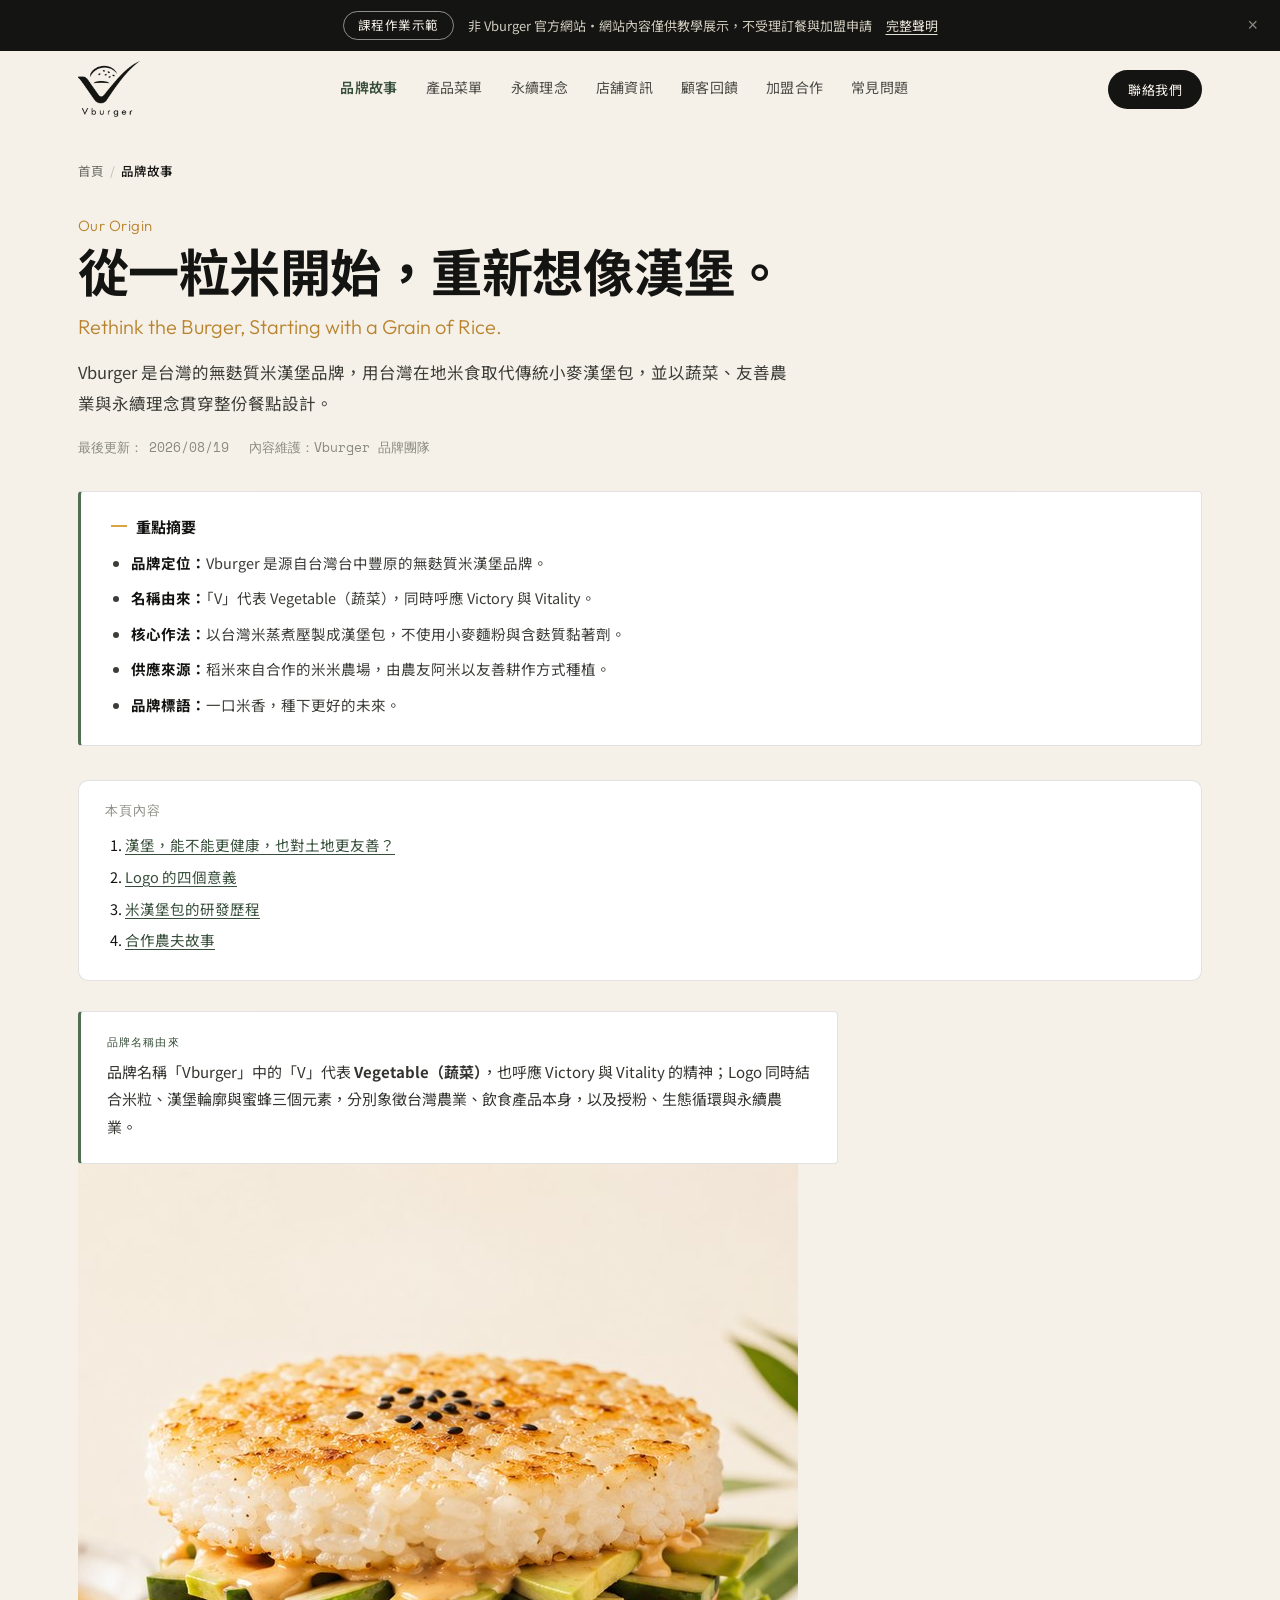
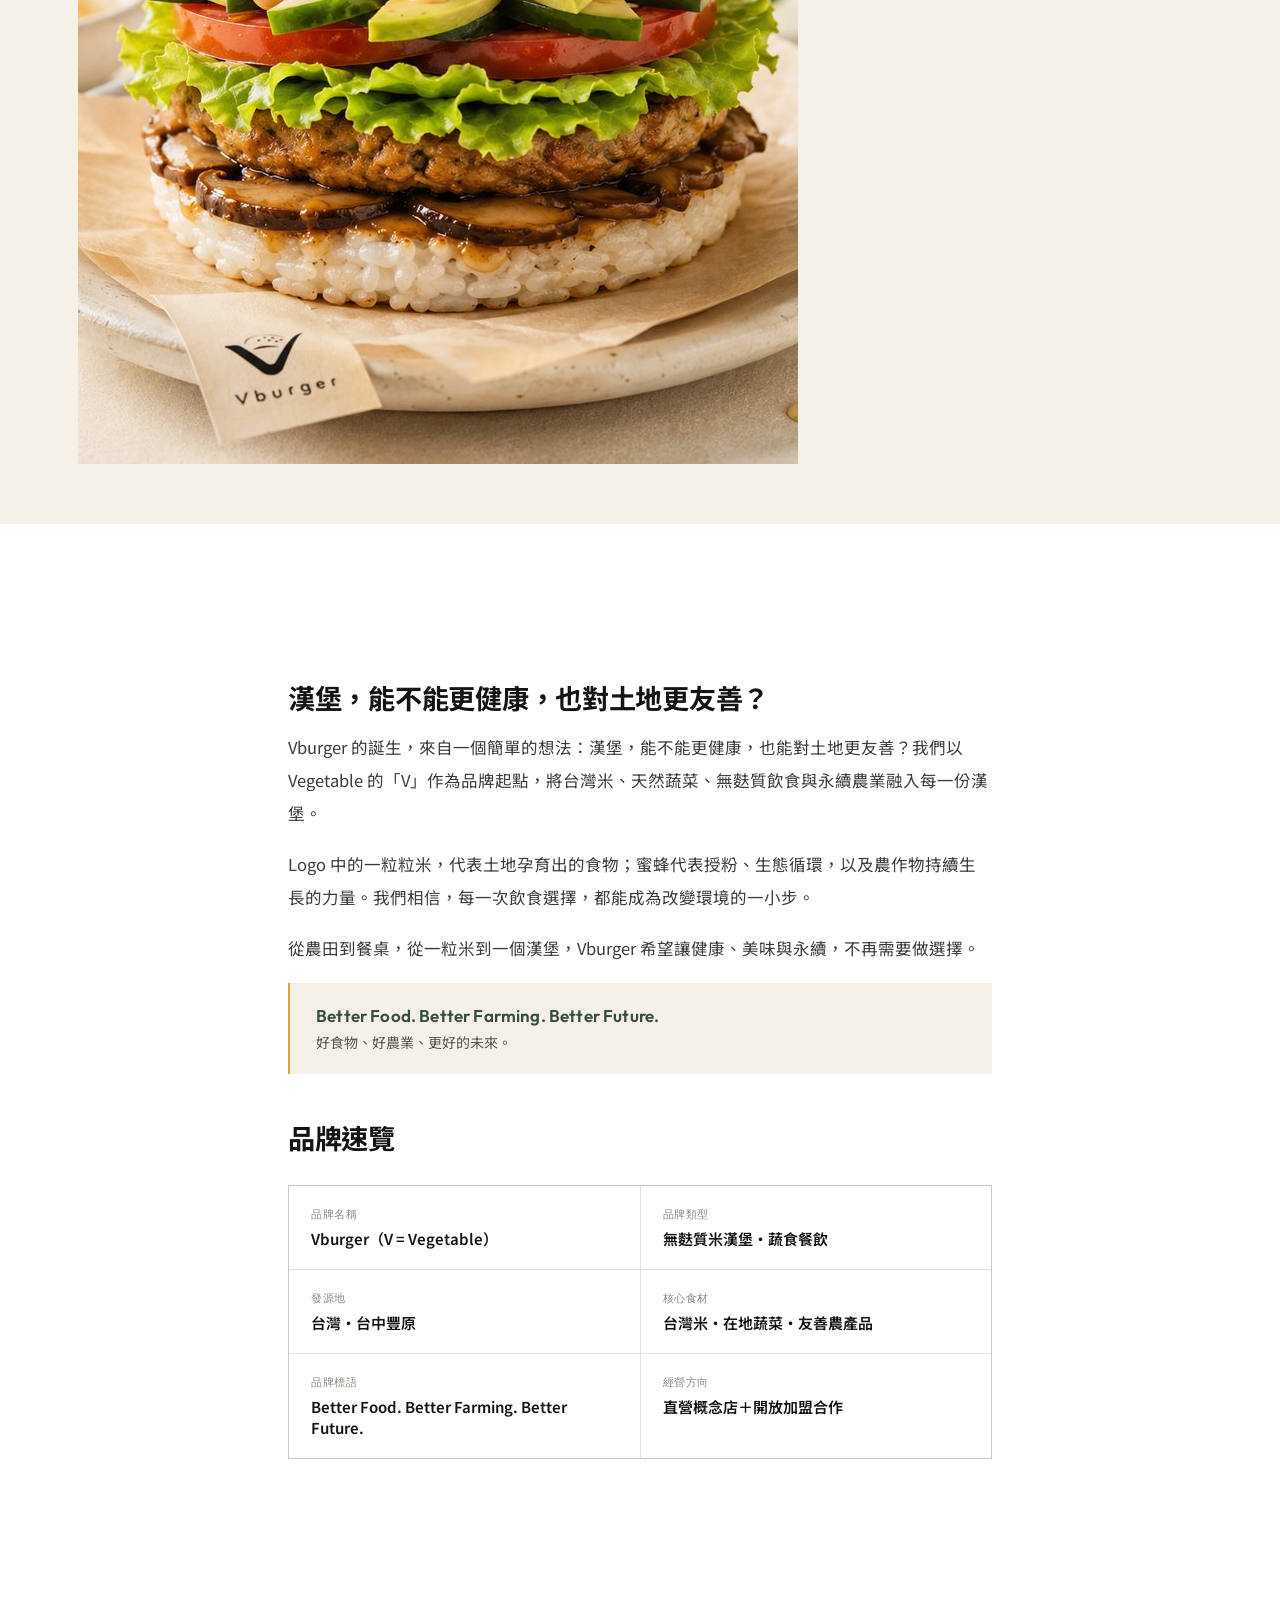
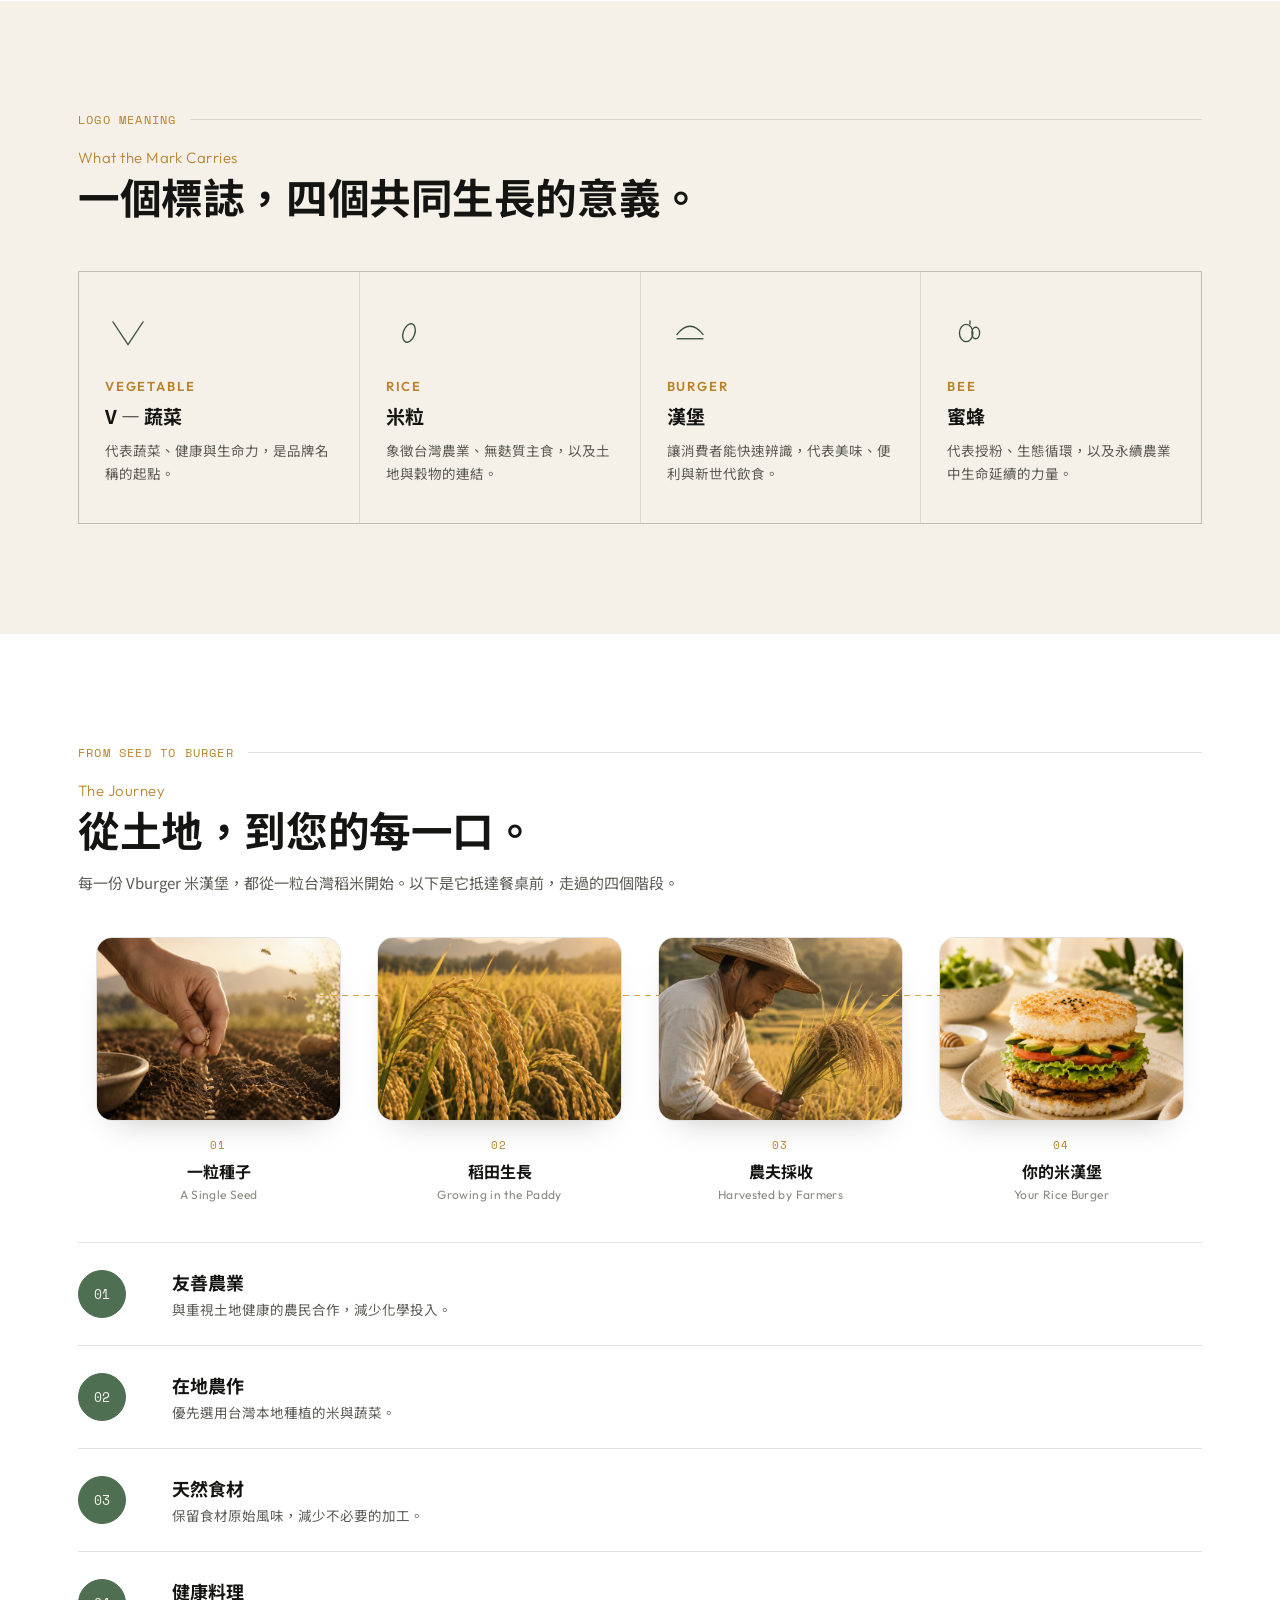
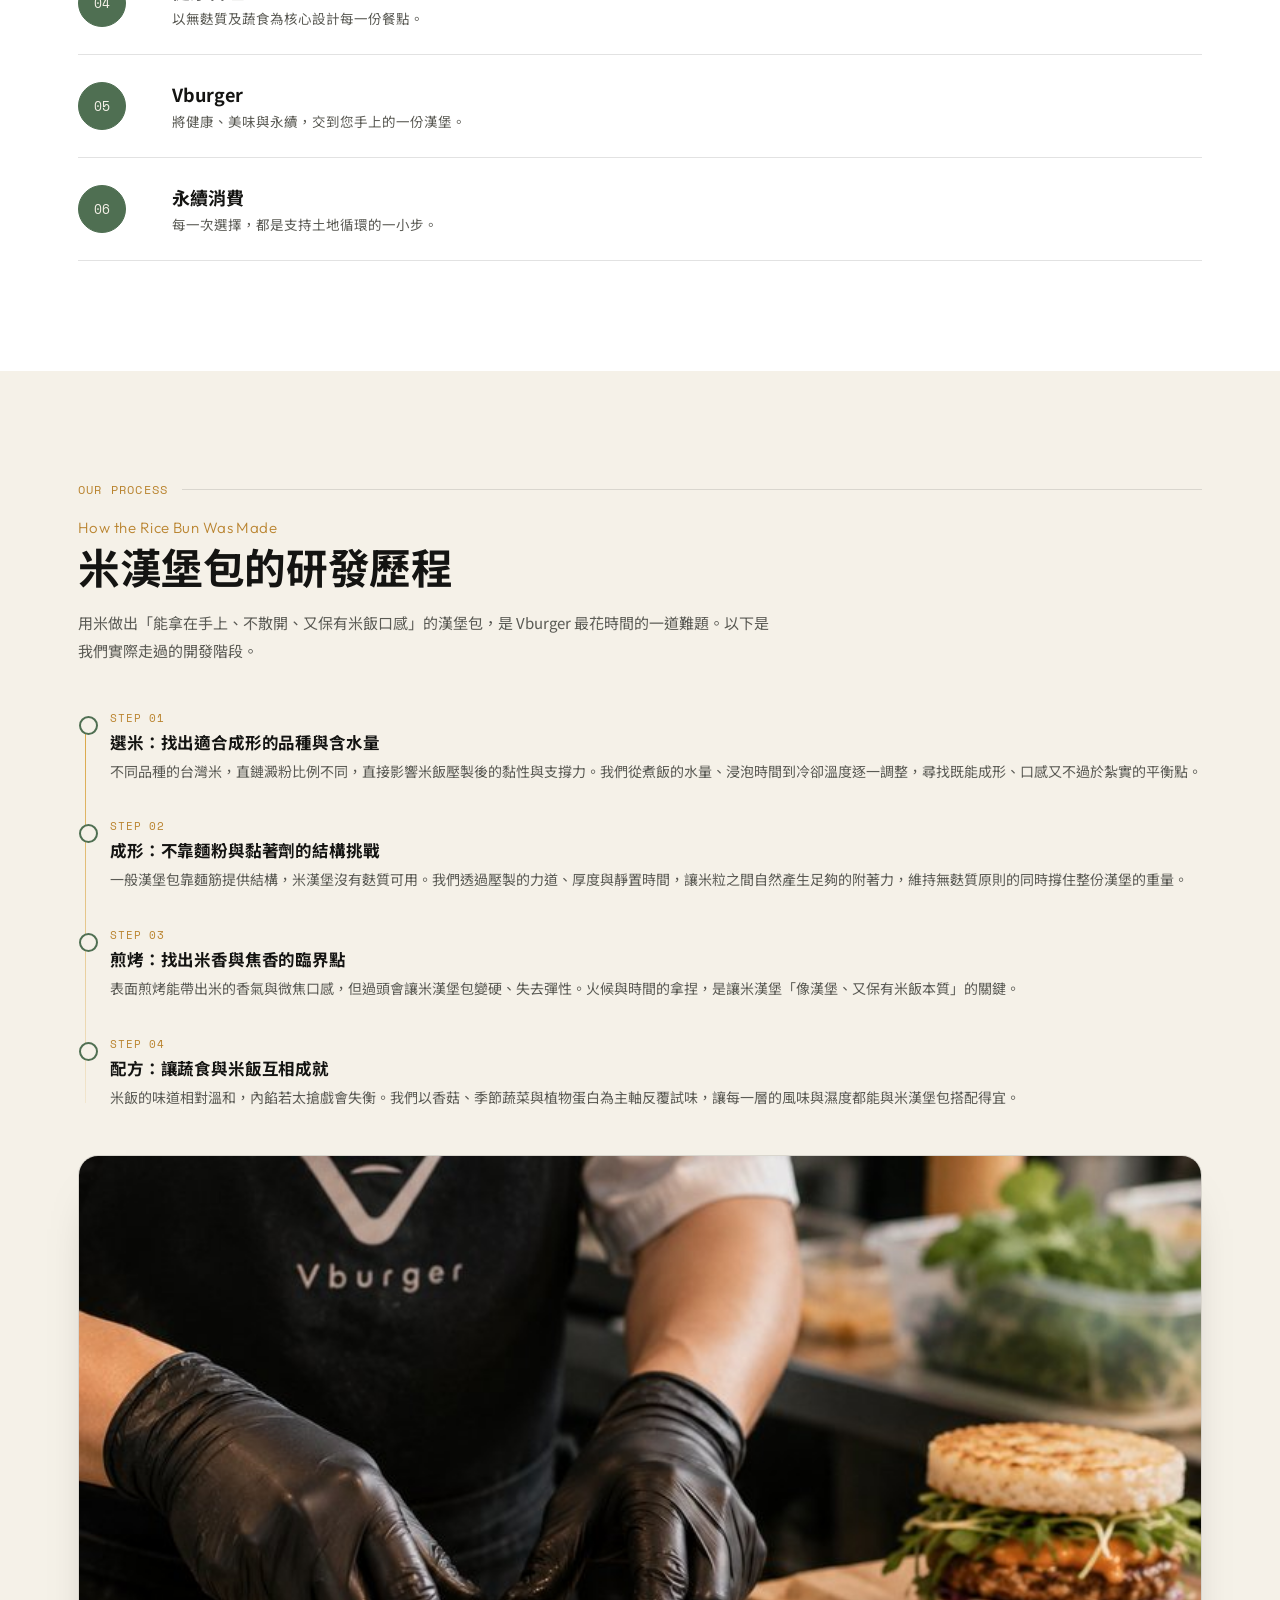
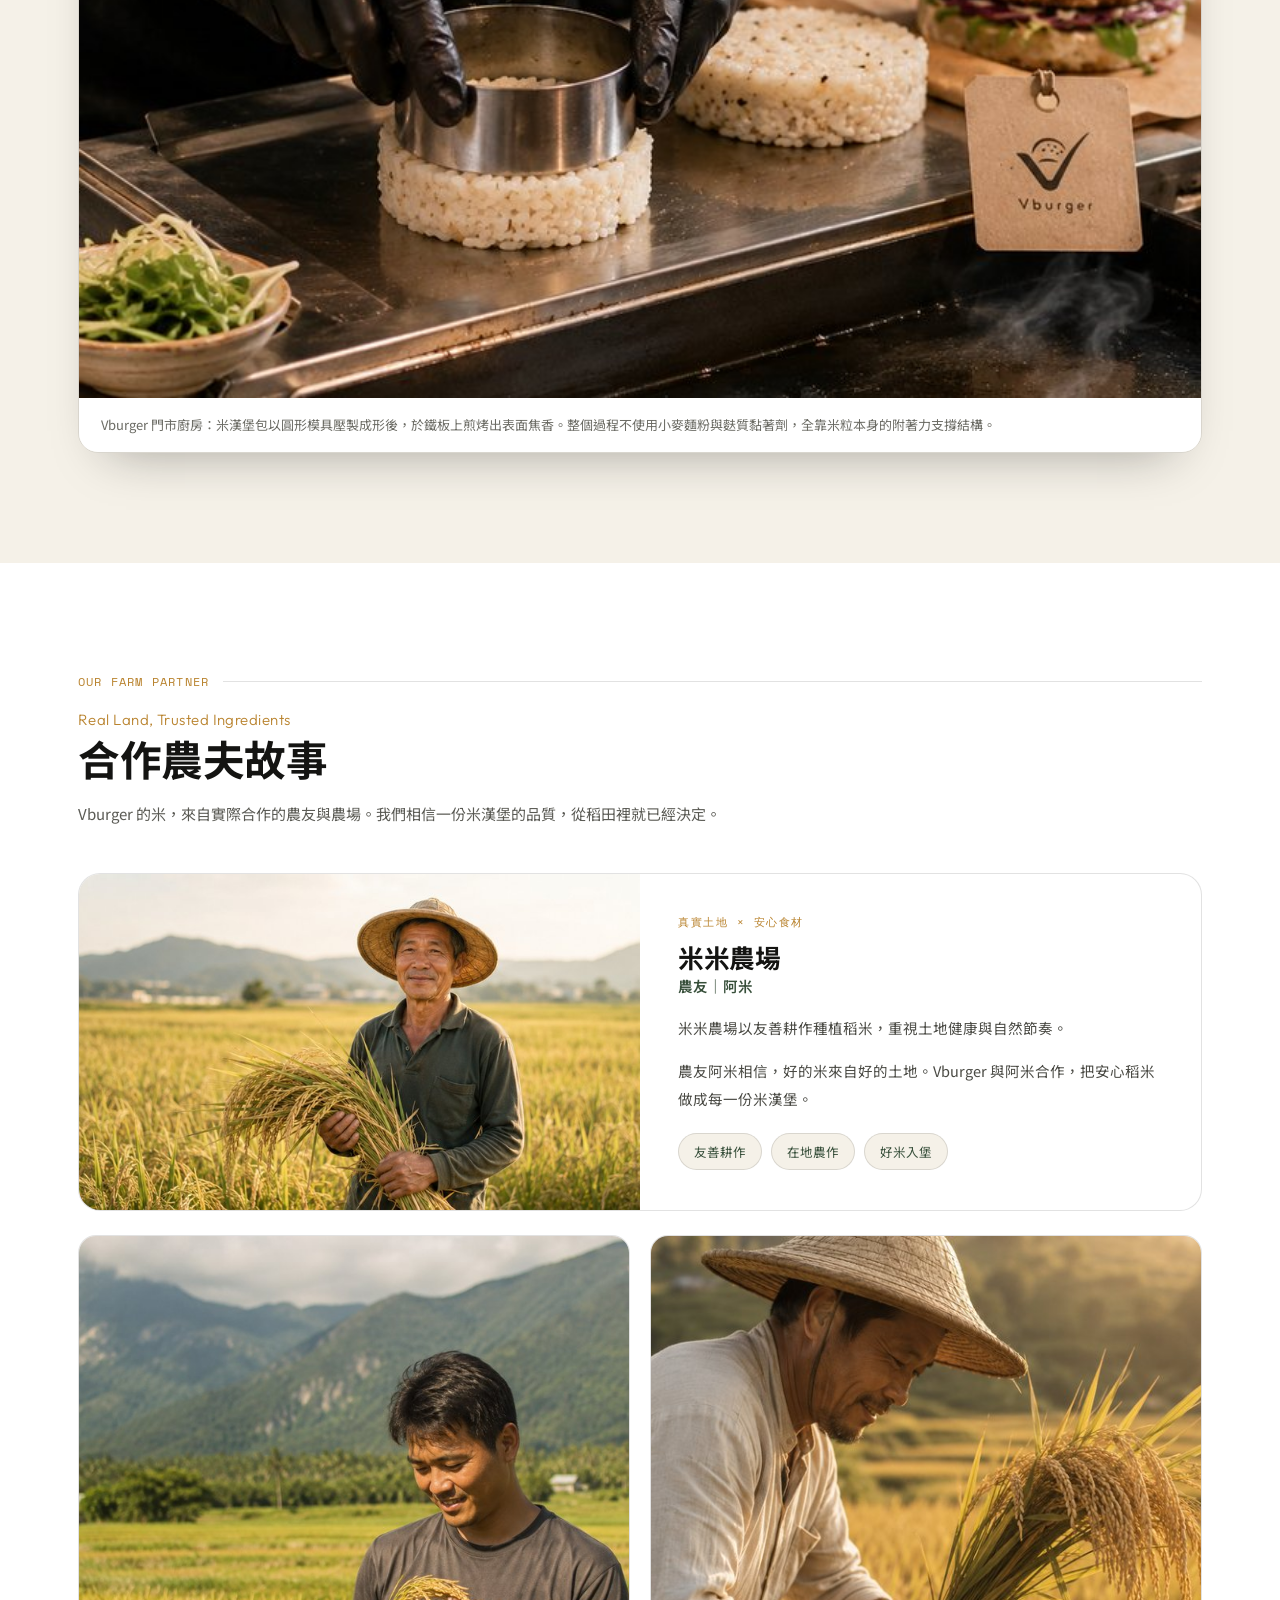
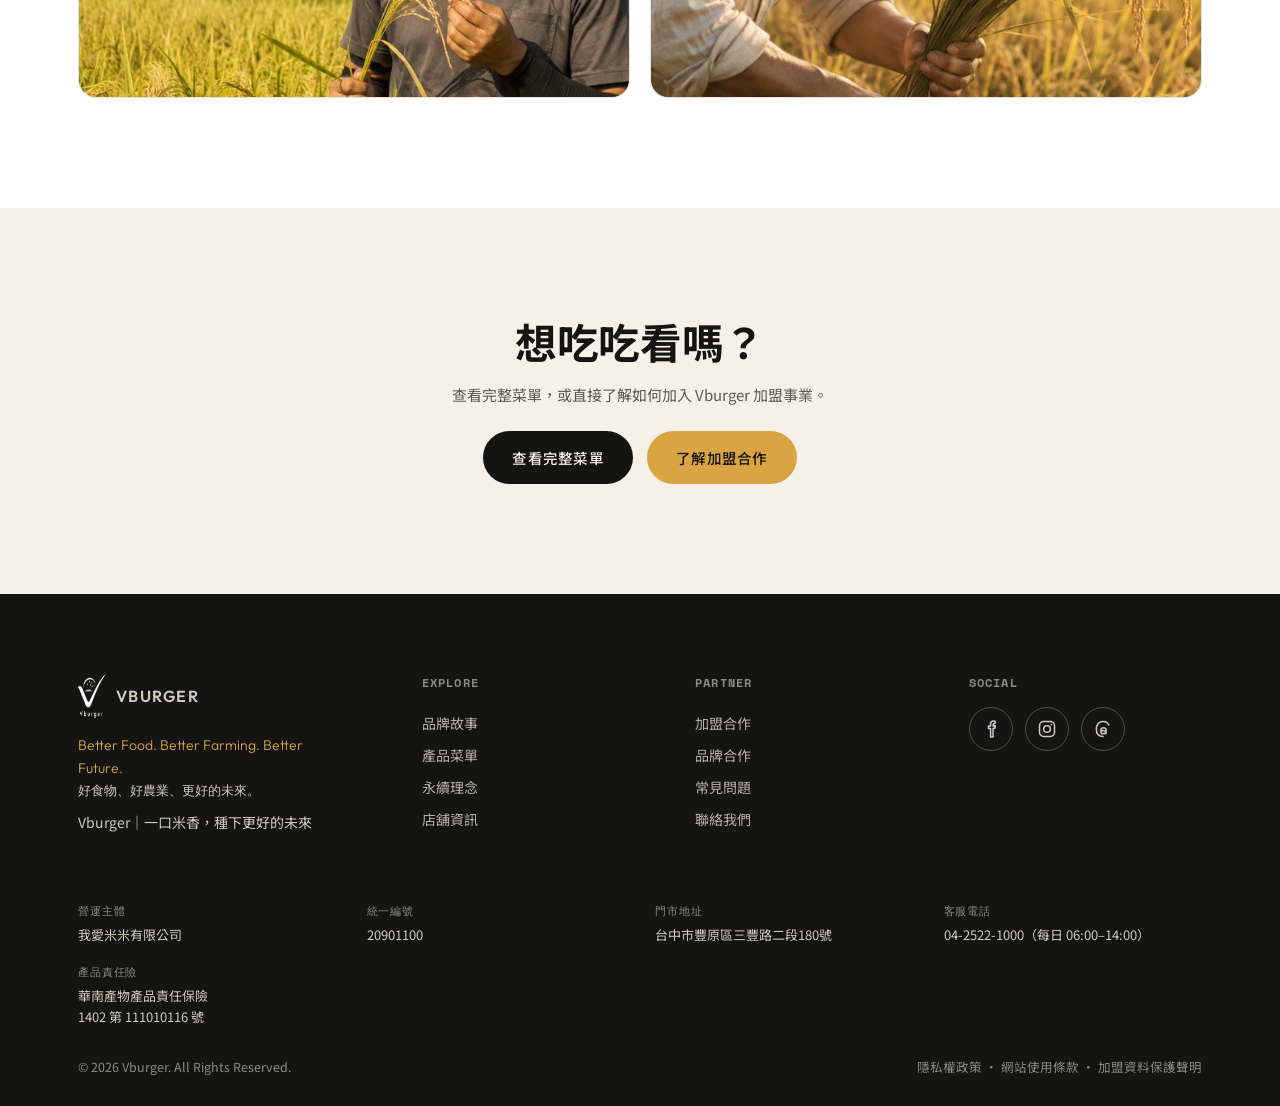
==== brand-story.html @ 0ddbc131 "Add files via upload" ====
<!DOCTYPE html>
<html lang="zh-Hant-TW">
<head>
<meta charset="UTF-8">
<meta name="viewport" content="width=device-width, initial-scale=1.0">
<title>品牌故事｜從一粒台灣米到 Vburger 無麩質米漢堡</title>
<meta name="description" content="認識 Vburger 品牌故事：為什麼用台灣米取代麵粉漢堡包、Logo 中 V、米粒、漢堡與蜜蜂各自代表的意義，以及從種子到餐桌的完整旅程。">
<link rel="canonical" href="https://www.vburger.com.tw/brand-story.html">
<meta name="robots" content="index, follow">
<meta property="og:type" content="article">
<meta property="og:site_name" content="Vburger">
<meta property="og:title" content="品牌故事｜從一粒台灣米到 Vburger 無麩質米漢堡">
<meta property="og:description" content="Vburger 為什麼用台灣米做漢堡？認識品牌起源、Logo 理念與從種子到餐桌的旅程。">
<meta property="og:url" content="https://www.vburger.com.tw/brand-story.html">
<meta property="og:image" content="https://www.vburger.com.tw/assets/logo.png">
<meta property="og:locale" content="zh_TW">
<meta name="twitter:card" content="summary_large_image">
<link rel="icon" href="assets/logo.png" type="image/png">
<link rel="preconnect" href="https://fonts.googleapis.com">
<link href="https://fonts.googleapis.com/css2?family=Outfit:wght@300;400;500;600;700&family=Noto+Sans+TC:wght@300;400;500;700;900&family=Space+Mono:wght@400;700&display=swap" rel="stylesheet">
<link rel="stylesheet" href="assets/css/styles.css">
<script type="application/ld+json">
{
  "@context": "https://schema.org",
  "@type": "BreadcrumbList",
  "itemListElement": [
    {"@type":"ListItem","position":1,"name":"首頁","item":"https://www.vburger.com.tw/"},
    {"@type":"ListItem","position":2,"name":"品牌故事","item":"https://www.vburger.com.tw/brand-story.html"}
  ]
}
</script>
<script type="application/ld+json">
{
  "@context": "https://schema.org",
  "@type": "Organization",
  "name": "Vburger",
  "legalName": "我愛米米有限公司",
  "taxID": "20901100",
  "url": "https://www.vburger.com.tw/",
  "logo": "https://www.vburger.com.tw/assets/logo.png",
  "telephone": "+886-4-2522-1000",
  "address": {
    "@type": "PostalAddress",
    "streetAddress": "三豐路二段180號",
    "addressLocality": "豐原區",
    "addressRegion": "台中市",
    "addressCountry": "TW"
  },
  "slogan": "Vburger｜一口米香，種下更好的未來"
}
</script>
<script type="application/ld+json">
{
  "@context": "https://schema.org",
  "@type": "HowTo",
  "name": "Vburger 無麩質米漢堡包的製作原理",
  "description": "以台灣米取代小麥麵粉製作漢堡包的四個關鍵階段，全程不使用麩質黏著劑。",
  "totalTime": "PT30M",
  "supply": [
    {
      "@type": "HowToSupply",
      "name": "台灣米"
    }
  ],
  "tool": [
    {
      "@type": "HowToTool",
      "name": "圓形成形模具"
    },
    {
      "@type": "HowToTool",
      "name": "煎烤鐵板"
    }
  ],
  "step": [
    {
      "@type": "HowToStep",
      "position": 1,
      "name": "選米",
      "text": "依直鏈澱粉比例挑選品種，並調整水量、浸泡時間與冷卻溫度，找出既能成形又不過於紮實的平衡點。"
    },
    {
      "@type": "HowToStep",
      "position": 2,
      "name": "成形",
      "text": "以模具壓製，透過力道、厚度與靜置時間讓米粒自然產生附著力，不使用麵筋或含麩質黏著劑。"
    },
    {
      "@type": "HowToStep",
      "position": 3,
      "name": "煎烤",
      "text": "表面煎烤帶出米香與微焦口感，需控制火候與時間，避免米漢堡包變硬失去彈性。"
    },
    {
      "@type": "HowToStep",
      "position": 4,
      "name": "配方搭配",
      "text": "以香菇、季節蔬菜與植物蛋白為主軸調整內餡，讓風味與濕度與米漢堡包相互搭配。"
    }
  ]
}
</script>
<script type="application/ld+json">
{
  "@context": "https://schema.org",
  "@type": "AboutPage",
  "name": "品牌故事｜Vburger",
  "url": "https://www.vburger.com.tw/brand-story.html",
  "isPartOf": {
    "@type": "WebSite",
    "name": "Vburger",
    "url": "https://www.vburger.com.tw/"
  },
  "about": {
    "@type": "Organization",
    "name": "Vburger"
  },
  "mentions": {
    "@type": "Organization",
    "name": "米米農場",
    "description": "以友善耕作方式種植稻米的合作農場，供應 Vburger 米漢堡所使用的台灣米。",
    "member": {
      "@type": "Person",
      "name": "阿米",
      "jobTitle": "農友"
    }
  },
  "inLanguage": "zh-Hant-TW",
  "datePublished": "2026-07-15",
  "dateModified": "2026-08-19",
  "publisher": {
    "@type": "Organization",
    "name": "Vburger",
    "legalName": "我愛米米有限公司"
  },
  "speakable": {
    "@type": "SpeakableSpecification",
    "cssSelector": [
      ".takeaways",
      ".answer-box",
      "h1"
    ]
  }
}
</script>
<!-- ==========================================================================
     數據追蹤設定（目前為停用狀態，正式上線後啟用）

     【步驟 1】Google Search Console 驗證
       前往 https://search.google.com/search-console 新增資源，
       選擇「HTML 標記」驗證方式，把取得的驗證碼填入下方 content 後移除註解。

     【步驟 2】Google Analytics 4
       前往 https://analytics.google.com 建立資源，取得評估 ID（G-XXXXXXXXXX），
       替換下方的 G-XXXXXXXXXX 後移除註解。

     注意：Claude 發布的網址（claude.ai/public/artifacts/...）無法通過
     Search Console 網域驗證，需使用自有網域或 Netlify / Cloudflare Pages
     等可驗證的主機才能追蹤搜尋成效。
     ========================================================================== -->

<!-- Google Search Console 驗證
<meta name="google-site-verification" content="請填入驗證碼">
-->

<!-- Google Analytics 4
<script async src="https://www.googletagmanager.com/gtag/js?id=G-XXXXXXXXXX"></script>
<script>
  window.dataLayer = window.dataLayer || [];
  function gtag(){dataLayer.push(arguments);}
  gtag('js', new Date());
  gtag('config', 'G-XXXXXXXXXX');
</script>
-->

</head>
<body>
<a href="#main" class="skip-link">跳到主要內容</a>

<div class="demo-banner" id="demoBanner" role="region" aria-label="網站性質聲明">
  <span class="db-badge">課程作業示範</span>
  <span class="db-text">非 Vburger 官方網站・網站內容僅供教學展示，不受理訂餐與加盟申請</span>
  <a href="index.html#demo-disclaimer" class="db-link">完整聲明</a>
  <button type="button" class="db-close" id="demoBannerClose" aria-label="關閉聲明橫幅">&times;</button>
</div>


<header class="site-header" id="siteHeader">
  <div class="nav-inner">
    <a href="index.html" class="nav-logo">
      <img src="assets/logo.png" alt="Vburger 品牌標誌" width="30" height="30">
      <span>VBURGER</span>
    </a>
    <nav class="links" aria-label="主要導覽">
      <a href="brand-story.html" aria-current="page">品牌故事</a>
      <a href="menu.html">產品菜單</a>
      <a href="sustainability.html">永續理念</a>
      <a href="stores.html">店舖資訊</a>
      <a href="reviews.html">顧客回饋</a>
      <a href="franchise.html">加盟合作</a>
      <a href="faq.html">常見問題</a>
    </nav>
    <a href="contact.html" class="nav-cta">聯絡我們</a>
    <button class="burger" id="burgerBtn" aria-label="開啟選單" aria-expanded="false" aria-controls="mobileMenu">
      <span></span><span></span><span></span>
    </button>
  </div>
</header>

<div class="mobile-menu" id="mobileMenu">
  <a href="brand-story.html" aria-current="page">品牌故事</a>
  <a href="menu.html">產品菜單</a>
  <a href="sustainability.html">永續理念</a>
  <a href="stores.html">店舖資訊</a>
  <a href="reviews.html">顧客回饋</a>
  <a href="franchise.html">加盟合作</a>
  <a href="partners.html">品牌合作</a>
        <a href="reviews.html">顧客回饋</a>
  <a href="faq.html">常見問題</a>
  <a href="contact.html">聯絡我們</a>
</div>

<nav class="breadcrumbs" aria-label="麵包屑導覽">
  <a href="index.html">首頁</a><span class="sep">/</span><span class="current">品牌故事</span>
</nav>

<main id="main">

<section class="page-hero">
  <div class="wrap">
    <div class="story-hero-grid">
      <div>
        <div class="section-sub">Our Origin</div>
        <h1>從一粒米開始，重新想像漢堡。</h1>
        <div class="en-line">Rethink the Burger, Starting with a Grain of Rice.</div>
        <p class="lead">Vburger 是台灣的無麩質米漢堡品牌，用台灣在地米食取代傳統小麥漢堡包，並以蔬菜、友善農業與永續理念貫穿整份餐點設計。</p>
    <div class="page-meta">
      <span>最後更新：<time datetime="2026-08-19">2026/08/19</time></span>
      <span>內容維護：Vburger 品牌團隊</span>
    </div>
        <div class="takeaways">
          <h2>重點摘要</h2>
          <ul>
            <li><strong>品牌定位：</strong>Vburger 是源自台灣台中豐原的無麩質米漢堡品牌。</li>
            <li><strong>名稱由來：</strong>「V」代表 Vegetable（蔬菜），同時呼應 Victory 與 Vitality。</li>
            <li><strong>核心作法：</strong>以台灣米蒸煮壓製成漢堡包，不使用小麥麵粉與含麩質黏著劑。</li>
            <li><strong>供應來源：</strong>稻米來自合作的米米農場，由農友阿米以友善耕作方式種植。</li>
            <li><strong>品牌標語：</strong>一口米香，種下更好的未來。</li>
          </ul>
        </div>

        <nav class="toc" aria-label="頁面目錄">
          <h2>本頁內容</h2>
          <ol>
            <li><a data-scroll="story-origin">漢堡，能不能更健康，也對土地更友善？</a></li>
            <li><a data-scroll="story-logo">Logo 的四個意義</a></li>
            <li><a data-scroll="story-process">米漢堡包的研發歷程</a></li>
            <li><a data-scroll="story-farm">合作農夫故事</a></li>
          </ol>
        </nav>

        <div class="answer-box reveal">
          <span class="kicker">品牌名稱由來</span>
          <p>品牌名稱「Vburger」中的「V」代表 <strong>Vegetable（蔬菜）</strong>，也呼應 Victory 與 Vitality 的精神；Logo 同時結合米粒、漢堡輪廓與蜜蜂三個元素，分別象徵台灣農業、飲食產品本身，以及授粉、生態循環與永續農業。</p>
        </div>
      </div>
      <figure class="story-hero-photo reveal">
        <img src="assets/hero/rice-burger-hero.jpg" alt="Vburger 無麩質米漢堡：以台灣米烘烤的米漢堡包，夾入生菜、番茄、酪梨與香菇" width="720" height="900" loading="eager">
      </figure>
    </div>
  </div>
</section>

<section style="background:var(--white);">
  <div class="wrap prose">
    <h2 id="story-origin">漢堡，能不能更健康，也對土地更友善？</h2>
    <p>Vburger 的誕生，來自一個簡單的想法：漢堡，能不能更健康，也能對土地更友善？我們以 Vegetable 的「V」作為品牌起點，將台灣米、天然蔬菜、無麩質飲食與永續農業融入每一份漢堡。</p>
    <p>Logo 中的一粒粒米，代表土地孕育出的食物；蜜蜂代表授粉、生態循環，以及農作物持續生長的力量。我們相信，每一次飲食選擇，都能成為改變環境的一小步。</p>
    <p>從農田到餐桌，從一粒米到一個漢堡，Vburger 希望讓健康、美味與永續，不再需要做選擇。</p>
    <div class="story-tag">
      <div class="en">Better Food. Better Farming. Better Future.</div>
      <div class="zh">好食物、好農業、更好的未來。</div>
    </div>

    <h2>品牌速覽</h2>
    <dl class="key-facts">
      <div class="kf"><dt>品牌名稱</dt><dd>Vburger（V = Vegetable）</dd></div>
      <div class="kf"><dt>品牌類型</dt><dd>無麩質米漢堡・蔬食餐飲</dd></div>
      <div class="kf"><dt>發源地</dt><dd>台灣・台中豐原</dd></div>
      <div class="kf"><dt>核心食材</dt><dd>台灣米・在地蔬菜・友善農產品</dd></div>
      <div class="kf"><dt>品牌標語</dt><dd>Better Food. Better Farming. Better Future.</dd></div>
      <div class="kf"><dt>經營方向</dt><dd>直營概念店＋開放加盟合作</dd></div>
    </dl>
  </div>
</section>

<section style="background:var(--cream);">
  <div class="wrap">
    <div class="label-row"><span class="num">LOGO MEANING</span><span class="rule"></span></div>
    <div class="section-sub">What the Mark Carries</div>
    <h2 class="section-title" id="story-logo">一個標誌，四個共同生長的意義。</h2>
    <div class="breakdown-grid">
      <div class="bd-card reveal">
        <div class="bd-icon"><svg viewBox="0 0 48 48"><path d="M8 12 L24 36 L40 12"/></svg></div>
        <div class="bd-en">Vegetable</div>
        <div class="bd-zh">V — 蔬菜</div>
        <div class="bd-desc">代表蔬菜、健康與生命力，是品牌名稱的起點。</div>
      </div>
      <div class="bd-card reveal">
        <div class="bd-icon"><svg viewBox="0 0 48 48"><ellipse cx="24" cy="24" rx="6" ry="10" transform="rotate(20 24 24)"/></svg></div>
        <div class="bd-en">Rice</div>
        <div class="bd-zh">米粒</div>
        <div class="bd-desc">象徵台灣農業、無麩質主食，以及土地與穀物的連結。</div>
      </div>
      <div class="bd-card reveal">
        <div class="bd-icon"><svg viewBox="0 0 48 48"><path d="M10 26 Q24 8 38 26"/><path d="M10 30 h28"/></svg></div>
        <div class="bd-en">Burger</div>
        <div class="bd-zh">漢堡</div>
        <div class="bd-desc">讓消費者能快速辨識，代表美味、便利與新世代飲食。</div>
      </div>
      <div class="bd-card reveal">
        <div class="bd-icon"><svg viewBox="0 0 48 48"><ellipse cx="20" cy="24" rx="7" ry="9"/><ellipse cx="30" cy="24" rx="4" ry="6"/><path d="M24 15 v-4"/></svg></div>
        <div class="bd-en">Bee</div>
        <div class="bd-zh">蜜蜂</div>
        <div class="bd-desc">代表授粉、生態循環，以及永續農業中生命延續的力量。</div>
      </div>
    </div>
  </div>
</section>

<section style="background:var(--white);">
  <div class="wrap">
    <div class="label-row"><span class="num">FROM SEED TO BURGER</span><span class="rule"></span></div>
    <div class="section-sub">The Journey</div>
    <h2 class="section-title">從土地，到您的每一口。</h2>
    <p style="font-size:15px; color:#5a5a54; max-width:680px; margin-bottom:10px;">每一份 Vburger 米漢堡，都從一粒台灣稻米開始。以下是它抵達餐桌前，走過的四個階段。</p>
    <div class="journey-grid" style="margin-top:44px;">
      <div class="journey-item">
        <div class="journey-photo"><img src="assets/journey/seed.jpg" alt="農夫手撒稻種於翻耕過的田土，蜜蜂在夕陽下飛舞" loading="lazy" width="400" height="230"></div>
        <div class="journey-num">01</div>
        <div class="journey-zh">一粒種子</div>
        <div class="journey-en">A Single Seed</div>
      </div>
      <div class="journey-item">
        <div class="journey-photo"><img src="assets/journey/growing.jpg" alt="夕陽下飽滿低垂的金黃稻穗與遠山稻田景色" loading="lazy" width="400" height="230"></div>
        <div class="journey-num">02</div>
        <div class="journey-zh">稻田生長</div>
        <div class="journey-en">Growing in the Paddy</div>
      </div>
      <div class="journey-item">
        <div class="journey-photo"><img src="assets/journey/harvest.jpg" alt="戴斗笠的農夫手持鐮刀，在稻田中收割成熟稻穗" loading="lazy" width="400" height="230"></div>
        <div class="journey-num">03</div>
        <div class="journey-zh">農夫採收</div>
        <div class="journey-en">Harvested by Farmers</div>
      </div>
      <div class="journey-item">
        <div class="journey-photo"><img src="assets/journey/burger.jpg" alt="完成的 Vburger 米漢堡：烘烤米漢堡包夾生菜、番茄、酪梨與香菇" loading="lazy" width="400" height="230"></div>
        <div class="journey-num">04</div>
        <div class="journey-zh">你的米漢堡</div>
        <div class="journey-en">Your Rice Burger</div>
      </div>
    </div>

    <div class="flow-steps">
      <div class="flow-step reveal"><div class="mark">01</div><div><h4>友善農業</h4><p>與重視土地健康的農民合作，減少化學投入。</p></div></div>
      <div class="flow-step reveal"><div class="mark">02</div><div><h4>在地農作</h4><p>優先選用台灣本地種植的米與蔬菜。</p></div></div>
      <div class="flow-step reveal"><div class="mark">03</div><div><h4>天然食材</h4><p>保留食材原始風味，減少不必要的加工。</p></div></div>
      <div class="flow-step reveal"><div class="mark">04</div><div><h4>健康料理</h4><p>以無麩質及蔬食為核心設計每一份餐點。</p></div></div>
      <div class="flow-step reveal"><div class="mark">05</div><div><h4>Vburger</h4><p>將健康、美味與永續，交到您手上的一份漢堡。</p></div></div>
      <div class="flow-step reveal"><div class="mark">06</div><div><h4>永續消費</h4><p>每一次選擇，都是支持土地循環的一小步。</p></div></div>
    </div>
  </div>
</section>

<section style="background:var(--cream);">
  <div class="wrap">
    <div class="label-row"><span class="num">OUR PROCESS</span><span class="rule"></span></div>
    <div class="section-sub">How the Rice Bun Was Made</div>
    <h2 class="section-title" id="story-process">米漢堡包的研發歷程</h2>
    <p style="font-size:15px; color:#5a5a54; max-width:700px; line-height:1.9;">用米做出「能拿在手上、不散開、又保有米飯口感」的漢堡包，是 Vburger 最花時間的一道難題。以下是我們實際走過的開發階段。</p>

    <div class="timeline">
      <div class="timeline-item reveal">
        <div class="tl-meta">STEP 01</div>
        <h3>選米：找出適合成形的品種與含水量</h3>
        <p>不同品種的台灣米，直鏈澱粉比例不同，直接影響米飯壓製後的黏性與支撐力。我們從煮飯的水量、浸泡時間到冷卻溫度逐一調整，尋找既能成形、口感又不過於紮實的平衡點。</p>
      </div>
      <div class="timeline-item reveal">
        <div class="tl-meta">STEP 02</div>
        <h3>成形：不靠麵粉與黏著劑的結構挑戰</h3>
        <p>一般漢堡包靠麵筋提供結構，米漢堡沒有麩質可用。我們透過壓製的力道、厚度與靜置時間，讓米粒之間自然產生足夠的附著力，維持無麩質原則的同時撐住整份漢堡的重量。</p>
      </div>
      <div class="timeline-item reveal">
        <div class="tl-meta">STEP 03</div>
        <h3>煎烤：找出米香與焦香的臨界點</h3>
        <p>表面煎烤能帶出米的香氣與微焦口感，但過頭會讓米漢堡包變硬、失去彈性。火候與時間的拿捏，是讓米漢堡「像漢堡、又保有米飯本質」的關鍵。</p>
      </div>
      <div class="timeline-item reveal">
        <div class="tl-meta">STEP 04</div>
        <h3>配方：讓蔬食與米飯互相成就</h3>
        <p>米飯的味道相對溫和，內餡若太搶戲會失衡。我們以香菇、季節蔬菜與植物蛋白為主軸反覆試味，讓每一層的風味與濕度都能與米漢堡包搭配得宜。</p>
      </div>
    </div>

    <figure class="process-photo reveal">
      <img src="assets/eeat/kitchen.jpg" width="760" height="570" loading="lazy"
           alt="Vburger 廚房實作：工作人員以圓形模具壓製台灣米漢堡包，鐵板上煎烤出焦香表面">
      <figcaption>Vburger 門市廚房：米漢堡包以圓形模具壓製成形後，於鐵板上煎烤出表面焦香。整個過程不使用小麥麵粉與麩質黏著劑，全靠米粒本身的附著力支撐結構。</figcaption>
    </figure>

  </div>
</section>

<section style="background:var(--white);">
  <div class="wrap">
    <div class="label-row"><span class="num">OUR FARM PARTNER</span><span class="rule"></span></div>
    <div class="section-sub">Real Land, Trusted Ingredients</div>
    <h2 class="section-title" id="story-farm">合作農夫故事</h2>
    <p style="font-size:15px; color:#5a5a54; max-width:700px; line-height:1.9;">Vburger 的米，來自實際合作的農友與農場。我們相信一份米漢堡的品質，從稻田裡就已經決定。</p>

    <div class="farmer-card reveal">
      <div class="farmer-photo">
        <img src="assets/eeat/farmer-ami.jpg" width="720" height="426" loading="lazy"
             alt="米米農場農友阿米，手持剛收割的稻穗站在稻田中">
      </div>
      <div class="farmer-body">
        <div class="fb-kicker">真實土地 × 安心食材</div>
        <h3>米米農場</h3>
        <div class="fb-person">農友｜阿米</div>
        <p>米米農場以友善耕作種植稻米，重視土地健康與自然節奏。</p>
        <p>農友阿米相信，好的米來自好的土地。Vburger 與阿米合作，把安心稻米做成每一份米漢堡。</p>
        <div class="farmer-tags">
          <span class="farmer-tag">友善耕作</span>
          <span class="farmer-tag">在地農作</span>
          <span class="farmer-tag">好米入堡</span>
        </div>
      </div>
    </div>

    <div class="farm-gallery">
      <figure class="reveal">
        <img src="assets/eeat/farm-field.jpg" width="760" height="570" loading="lazy"
             alt="米米農場稻田景色，農友檢視即將成熟的稻穗，遠方為山巒">
        <figcaption>收成前的田間巡查：農友確認稻穗的成熟度，決定最適合的採收時機。</figcaption>
      </figure>
      <figure class="reveal">
        <img src="assets/journey/harvest.jpg" width="640" height="480" loading="lazy"
             alt="農友於稻田中以人工方式收割成熟稻穗">
        <figcaption>友善耕作減少化學投入，讓土地維持自然的生產節奏。</figcaption>
      </figure>
    </div>
  </div>
</section>

<section style="background:var(--cream);">
  <div class="wrap" style="text-align:center;">
    <h2 class="section-title">想吃吃看嗎？</h2>
    <p style="font-size:15px; color:#5a5a54; margin-bottom:26px;">查看完整菜單，或直接了解如何加入 Vburger 加盟事業。</p>
    <div style="display:flex; gap:14px; justify-content:center; flex-wrap:wrap;">
      <a href="menu.html" class="btn btn-primary">查看完整菜單</a>
      <a href="franchise.html" class="btn btn-gold">了解加盟合作</a>
    </div>
  </div>
</section>

</main>

<footer class="site-footer">
  <div class="wrap">
    <div class="footer-top">
      <div>
        <div class="footer-logo"><img src="assets/logo.png" alt="Vburger 品牌標誌" width="28" height="28"><span class="en" style="font-weight:600; letter-spacing:0.08em;">VBURGER</span></div>
        <div class="footer-tag">Better Food. Better Farming. Better Future.<br><span style="color:#cfcbbd; font-size:13px;">好食物、好農業、更好的未來。</span></div><div class="footer-slogan">Vburger｜一口米香，種下更好的未來</div>
      </div>
      <div class="footer-col">
        <h5>Explore</h5>
        <a href="brand-story.html">品牌故事</a>
        <a href="menu.html">產品菜單</a>
        <a href="sustainability.html">永續理念</a>
        <a href="stores.html">店舖資訊</a>
      </div>
      <div class="footer-col">
        <h5>Partner</h5>
        <a href="franchise.html">加盟合作</a>
        <a href="partners.html">品牌合作</a>
        <a href="faq.html">常見問題</a>
        <a href="contact.html">聯絡我們</a>
      </div>
      <div class="footer-col">
        <h5>Social</h5>
        <div class="footer-social">
          <a href="#" class="social-icon" aria-label="Vburger Facebook" target="_blank" rel="noopener"><svg viewBox="0 0 24 24" width="20" height="20" fill="none" stroke="currentColor" stroke-width="1.8" stroke-linecap="round" stroke-linejoin="round" aria-hidden="true"><path d="M14.5 8.5V6.8c0-.8.4-1.3 1.4-1.3H17V2.6c-.4-.05-1.2-.1-2-.1-2.1 0-3.5 1.3-3.5 3.6v2.4H9v3h2.5V21.5h3V11h2.3l.4-3z"/></svg></a>
          <a href="#" class="social-icon" aria-label="Vburger Instagram" target="_blank" rel="noopener"><svg viewBox="0 0 24 24" width="20" height="20" fill="none" stroke="currentColor" stroke-width="1.8" stroke-linecap="round" stroke-linejoin="round" aria-hidden="true"><rect x="3" y="3" width="18" height="18" rx="5"/><circle cx="12" cy="12" r="4"/><circle cx="17.2" cy="6.8" r="1" fill="currentColor" stroke="none"/></svg></a>
          <a href="#" class="social-icon" aria-label="Vburger Threads" target="_blank" rel="noopener"><svg viewBox="0 0 24 24" width="20" height="20" fill="none" stroke="currentColor" stroke-width="1.8" stroke-linecap="round" stroke-linejoin="round" aria-hidden="true"><path d="M12 21c-4.9 0-8-3.4-8-9s3.1-9 8-9c3.4 0 5.7 1.6 6.9 4.2"/><path d="M9.2 13.2c.3-1.8 1.7-2.8 3.4-2.8 2 0 3.3 1.3 3.3 3.6 0 2.5-1.8 3.8-3.8 3.8-1.6 0-2.6-.9-2.6-2.1 0-1.1.9-1.9 2.3-1.9 2.1 0 3.6 1.4 3.9 3.5"/></svg></a>
        </div>
      </div>
    </div>
    <div class="footer-company">
      <dl>
        <dt>營運主體</dt>
        <dd>我愛米米有限公司</dd>
      </dl>
      <dl>
        <dt>統一編號</dt>
        <dd>20901100</dd>
      </dl>
      <dl>
        <dt>門市地址</dt>
        <dd>台中市豐原區三豐路二段180號</dd>
      </dl>
      <dl>
        <dt>客服電話</dt>
        <dd><a href="tel:0425221000">04-2522-1000</a>（每日 06:00–14:00）</dd>
      </dl>
      <dl>
        <dt>產品責任險</dt>
        <dd>華南產物產品責任保險<br>1402 第 111010116 號</dd>
      </dl>
    </div>
    <div class="footer-bottom">
      <span>© 2026 Vburger. All Rights Reserved.</span>
      <span><a href="#">隱私權政策</a> · <a href="#">網站使用條款</a> · <a href="#">加盟資料保護聲明</a></span>
    </div>
  </div>
</footer>

<script src="assets/js/main.js"></script>
</body>
</html>
---- assets/css/styles.css ----
/* ==========================================================================
   Vburger — Shared Stylesheet
   Used by every page. Keep class names stable — pages share this file.
   ========================================================================== */

:root{
  --ink:#141412;
  --green:#4F6F52;
  --green-deep:#374F3A;
  --cream:#F5F1E8;
  --cream-2:#EFE9DA;
  --gold:#D9A441;
  --gold-deep:#B9832E;
  --white:#FFFFFF;
  --line: rgba(20,20,18,0.12);
}
*{box-sizing:border-box; margin:0; padding:0;}
html{scroll-behavior:smooth;}
body{
  background:var(--cream);
  color:var(--ink);
  font-family:'Noto Sans TC','Outfit',sans-serif;
  -webkit-font-smoothing:antialiased;
  overflow-x:hidden;
}
.en{font-family:'Outfit',sans-serif;}
.mono{font-family:'Space Mono',monospace;}
h1,h2,h3{font-weight:700; letter-spacing:-0.01em; line-height:1.15;}
a{color:inherit; text-decoration:none;}
img{max-width:100%; display:block;}
.wrap{max-width:1180px; margin:0 auto; padding:0 28px;}
.wrap-narrow{max-width:820px; margin:0 auto; padding:0 28px;}
::selection{background:var(--gold); color:var(--ink);}
a:focus-visible, button:focus-visible, input:focus-visible, textarea:focus-visible, select:focus-visible, summary:focus-visible{
  outline:2px solid var(--green); outline-offset:3px;
}
main{display:block;}

/* ---------- SKIP LINK ---------- */
.skip-link{
  position:absolute; left:-999px; top:auto; background:var(--ink); color:var(--cream);
  padding:12px 20px; z-index:1000; border-radius:0 0 10px 0; font-size:14px;
}
.skip-link:focus{left:0; top:0;}

/* ---------- BREADCRUMBS ---------- */
.breadcrumbs{
  max-width:1180px; margin:0 auto; padding:110px 28px 0;
  font-size:12.5px; color:#8a8a80; display:flex; flex-wrap:wrap; gap:6px; align-items:center;
}
.breadcrumbs a{color:#6b6b64; transition:color .2s;}
.breadcrumbs a:hover{color:var(--green-deep);}
.breadcrumbs .sep{opacity:0.5;}
.breadcrumbs .current{color:var(--ink); font-weight:500;}

/* ---------- NAV ---------- */
header.site-header{
  position:fixed; top:0; left:0; right:0; z-index:100;
  background:rgba(245,241,232,0.86);
  backdrop-filter:blur(10px);
  border-bottom:1px solid transparent;
  transition:border-color .3s ease, background .3s ease;
}
header.site-header.scrolled{border-bottom-color:var(--line);}
.nav-inner{
  max-width:1180px; margin:0 auto; padding:10px 28px;
  display:flex; align-items:center; justify-content:space-between; gap:20px;
}
.nav-logo{display:flex; align-items:center; gap:10px; flex-shrink:0;}
.nav-logo img{height:56px; width:auto;}
.nav-logo span{display:none;}
nav.links{display:flex; gap:28px; font-size:14px; letter-spacing:0.02em;}
nav.links a{position:relative; padding-bottom:4px; opacity:0.75; transition:opacity .2s; white-space:nowrap;}
nav.links a:hover{opacity:1;}
nav.links a[aria-current="page"]{opacity:1; color:var(--green-deep); font-weight:600;}
nav.links a::after{
  content:''; position:absolute; left:0; bottom:0; width:0; height:1px; background:var(--green);
  transition:width .25s ease;
}
nav.links a:hover::after{width:100%;}
.nav-cta{
  background:var(--ink); color:var(--cream); font-size:13px; padding:10px 20px;
  border-radius:100px; letter-spacing:0.03em; white-space:nowrap;
  transition:background .2s ease, transform .2s ease; flex-shrink:0;
}
.nav-cta:hover{background:var(--green-deep); transform:translateY(-1px);}
.burger{display:none; flex-direction:column; gap:5px; background:none; border:none; cursor:pointer; padding:8px;}
.burger span{display:block; width:22px; height:2px; background:var(--ink);}
.mobile-menu{
  display:none; position:fixed; inset:0; z-index:99; background:var(--cream);
  padding:100px 32px 40px; flex-direction:column; gap:22px; font-size:20px; overflow-y:auto;
}
.mobile-menu.open{display:flex;}
.mobile-menu a{border-bottom:1px solid var(--line); padding-bottom:14px;}
.mobile-menu a[aria-current="page"]{color:var(--green-deep); font-weight:700;}

/* ---------- generic section ---------- */
section{padding:110px 0; position:relative;}
section.tight{padding:70px 0;}
.label-row{display:flex; align-items:center; gap:14px; margin-bottom:20px;}
.label-row .num{font-family:'Space Mono'; font-size:12px; color:var(--gold-deep); letter-spacing:0.1em;}
.label-row .rule{flex:1; height:1px; background:var(--line);}
.section-title{font-size:clamp(1.7rem,3.4vw,2.6rem); margin-bottom:18px;}
.section-sub{font-family:'Outfit'; font-weight:300; color:var(--gold-deep); font-size:15px; letter-spacing:0.03em; margin-bottom:6px;}
.reveal{opacity:0; transform:translateY(28px); transition:opacity .8s ease, transform .8s ease;}
.reveal.in{opacity:1; transform:translateY(0);}

/* ---------- page hero (inner pages) ---------- */
.page-hero{padding:36px 0 60px;}
.page-hero h1{font-size:clamp(2rem,4.4vw,3.2rem); margin-bottom:14px;}
.page-hero .en-line{font-family:'Outfit'; font-weight:300; font-size:clamp(1rem,1.6vw,1.25rem); color:var(--gold-deep); margin-bottom:18px;}
.page-hero p.lead{max-width:720px; font-size:16.5px; line-height:1.9; color:#3c3c38;}
.answer-box{
  margin-top:28px; max-width:760px; padding:22px 26px; background:var(--white);
  border:1px solid var(--line); border-left:3px solid var(--green); border-radius:4px;
}
.answer-box p{font-size:15px; line-height:1.85; color:#33332f;}
.answer-box .kicker{font-family:'Space Mono'; font-size:11px; letter-spacing:0.1em; text-transform:uppercase; color:var(--green-deep); margin-bottom:8px; display:block;}

/* ---------- buttons ---------- */
.btn{
  display:inline-flex; align-items:center; gap:8px; padding:15px 28px; border-radius:100px;
  font-size:14.5px; letter-spacing:0.02em; font-weight:500; cursor:pointer; border:1px solid transparent;
  transition:all .22s ease;
}
.btn-primary{background:var(--ink); color:var(--cream);}
.btn-primary:hover{background:var(--green-deep); transform:translateY(-2px);}
.btn-ghost{background:transparent; border-color:var(--ink); color:var(--ink);}
.btn-ghost:hover{background:var(--ink); color:var(--cream); transform:translateY(-2px);}
.btn-gold{background:var(--gold); color:var(--ink);}
.btn-gold:hover{background:var(--gold-deep); transform:translateY(-2px);}
.btn-sm{padding:10px 20px; font-size:13px;}

/* ---------- prose (long-form article content) ---------- */
.prose{max-width:760px;}
.prose p{font-size:16.5px; line-height:2; color:#3c3c38; margin-bottom:18px;}
.prose h2{font-size:1.7rem; margin:48px 0 18px;}
.prose h3{font-size:1.25rem; margin:32px 0 14px; color:var(--green-deep);}
.prose ul, .prose ol{margin:0 0 20px 22px; color:#3c3c38; font-size:16px; line-height:1.9;}
.prose li{margin-bottom:8px;}
.prose strong{color:var(--ink);}
.key-facts{
  display:grid; grid-template-columns:repeat(2,1fr); gap:1px; background:var(--line);
  border:1px solid var(--line); margin:32px 0;
}
.key-facts .kf{background:var(--white); padding:20px 22px;}
.key-facts .kf dt{font-family:'Space Mono'; font-size:11px; letter-spacing:0.06em; text-transform:uppercase; color:#8a8a80; margin-bottom:6px;}
.key-facts .kf dd{font-size:15px; font-weight:600;}

/* ---------- story tag ---------- */
.story-tag{margin-top:14px; padding:22px 26px; border-left:2px solid var(--gold); background:var(--cream);}
.story-tag .en{font-family:'Outfit'; font-weight:600; font-size:17px; color:var(--green-deep); letter-spacing:0.01em;}
.story-tag .zh{font-size:14px; color:#555; margin-top:6px;}

/* ---------- journey strip ---------- */
.journey-grid{display:grid; grid-template-columns:repeat(4,1fr); gap:0; position:relative;}
.journey-item{position:relative; text-align:center; padding:0 18px;}
.journey-item:not(:last-child)::after{
  content:''; position:absolute; top:58px; right:-14%; width:28%; height:1px;
  background:repeating-linear-gradient(90deg, var(--gold) 0 6px, transparent 6px 11px);
}
.journey-photo{
  width:100%; aspect-ratio:4/3; border-radius:16px; overflow:hidden; margin-bottom:16px;
  box-shadow:0 16px 32px -20px rgba(20,20,18,0.3); border:1px solid var(--line);
}
.journey-photo img{width:100%; height:100%; object-fit:cover; display:block; transition:transform .5s ease;}
.journey-item:hover .journey-photo img{transform:scale(1.05);}
.journey-num{font-family:'Space Mono'; font-size:11px; color:var(--gold-deep); letter-spacing:0.1em; margin-bottom:6px;}
.journey-zh{font-size:16px; font-weight:700; margin-bottom:4px;}
.journey-en{font-family:'Outfit'; font-size:12px; color:#8a8a80; letter-spacing:0.03em;}

/* ---------- logo breakdown ---------- */
.breakdown-grid{display:grid; grid-template-columns:repeat(4,1fr); gap:1px; background:var(--line); border:1px solid var(--line); margin-top:50px;}
.bd-card{background:var(--cream); padding:38px 26px; text-align:left; transition:background .25s ease;}
.bd-card:hover{background:var(--white);}
.bd-icon{width:46px; height:46px; margin-bottom:22px;}
.bd-icon svg{width:100%; height:100%; stroke:var(--green-deep); fill:none; stroke-width:1.4;}
.bd-en{font-family:'Outfit'; font-weight:600; font-size:13px; letter-spacing:0.14em; text-transform:uppercase; color:var(--gold-deep); margin-bottom:8px;}
.bd-zh{font-size:19px; font-weight:700; margin-bottom:10px;}
.bd-desc{font-size:13.5px; color:#5a5a54; line-height:1.7;}

/* ---------- feature cards ---------- */
.feat-grid{display:grid; grid-template-columns:repeat(4,1fr); gap:26px; margin-top:50px;}
.feat-card{padding:34px 24px; border:1px solid var(--line); border-radius:18px; background:var(--cream); transition:transform .25s ease, box-shadow .25s ease;}
.feat-card:hover{transform:translateY(-6px); box-shadow:0 20px 40px -25px rgba(20,20,18,0.3);}
.feat-num{font-family:'Space Mono'; font-size:12px; color:var(--gold-deep); margin-bottom:20px;}
.feat-en{font-family:'Outfit'; font-weight:600; font-size:19px; margin-bottom:4px;}
.feat-zh{font-size:15px; color:var(--green-deep); font-weight:500; margin-bottom:14px;}
.feat-desc{font-size:13.5px; line-height:1.75; color:#565650;}

/* ---------- product cards ---------- */
.prod-grid{display:grid; grid-template-columns:repeat(3,1fr); gap:24px; margin-top:34px;}
.prod-card{background:var(--white); border-radius:20px; overflow:hidden; border:1px solid var(--line);}
.prod-media{aspect-ratio:4/3; position:relative; overflow:hidden; background:linear-gradient(135deg, var(--cream-2), var(--cream));}
.prod-media .ring{position:absolute; border-radius:50%; border:1.4px solid rgba(79,111,82,0.35);}
.prod-body{padding:24px 22px 28px;}
.prod-tag{font-family:'Space Mono'; font-size:10.5px; letter-spacing:0.08em; text-transform:uppercase; color:var(--gold-deep); margin-bottom:10px;}
.prod-title{font-size:18.5px; font-weight:700; margin-bottom:8px;}
.prod-desc{font-size:13.5px; color:#5a5a54; line-height:1.7; margin-bottom:12px;}
.prod-meta{display:flex; flex-wrap:wrap; gap:8px; font-size:11.5px; color:#8a8a80; font-family:'Space Mono';}
.prod-meta span{border:1px solid var(--line); border-radius:100px; padding:4px 10px;}
.menu-filters{display:flex; flex-wrap:wrap; gap:10px; margin:30px 0 6px;}
.menu-filter{font-size:13px; padding:9px 18px; border:1px solid var(--line); border-radius:100px; background:var(--white); cursor:pointer; transition:all .2s;}
.menu-filter.active, .menu-filter:hover{background:var(--ink); color:var(--cream); border-color:var(--ink);}
.menu-category{margin-top:64px;}
.menu-category h2{font-size:1.5rem; margin-bottom:6px;}

/* ---------- farm-to-table flow ---------- */
.flow-steps{display:flex; flex-direction:column; gap:0; margin-top:40px;}
.flow-step{display:grid; grid-template-columns:70px 1fr; gap:24px; padding:26px 0; border-top:1px solid var(--line); align-items:center;}
.flow-step:last-child{border-bottom:1px solid var(--line);}
.flow-step .mark{
  width:48px; height:48px; border-radius:50%; border:1.4px solid var(--green);
  display:flex; align-items:center; justify-content:center; font-family:'Space Mono'; font-size:13px; color:var(--green-deep);
  transition: background .3s ease, color .3s ease;
}
.flow-step.in .mark{background:var(--green); color:var(--cream);}
.flow-step h4{font-size:18px; font-weight:700;}
.flow-step p{font-size:13.5px; color:#5a5a54; margin-top:4px;}

/* ---------- dark section (sustainability) ---------- */
.dark-section{background:var(--ink); color:var(--cream);}
.dark-section .section-sub{color:var(--gold);}
.dark-section .section-title{color:var(--cream);}
.sustain-grid{display:grid; grid-template-columns:1fr 1fr; gap:60px; margin-top:50px; align-items:start;}
.dark-section p.lead{font-size:16px; line-height:2; color:#d9d5c8;}
.sdg-list{display:grid; grid-template-columns:1fr 1fr; gap:14px;}
.sdg-item{border:1px solid rgba(245,241,232,0.18); border-radius:14px; padding:18px 18px; font-size:13px; line-height:1.6; color:#c9c5b8;}
.sdg-item b{display:block; color:var(--gold); font-family:'Space Mono'; font-size:12px; margin-bottom:6px;}
.ways{margin-top:26px; display:flex; flex-wrap:wrap; gap:10px;}
.way-pill{font-size:12.5px; padding:8px 14px; border:1px solid rgba(245,241,232,0.25); border-radius:100px; color:#d9d5c8;}
.commit-list{margin-top:40px; display:grid; grid-template-columns:repeat(2,1fr); gap:16px;}
.commit-item{border:1px solid rgba(245,241,232,0.15); border-radius:14px; padding:22px; background:rgba(245,241,232,0.04);}
.commit-item h3{font-size:16px; color:var(--gold); margin-bottom:8px; font-weight:600;}
.commit-item p{font-size:13.5px; color:#c9c5b8; line-height:1.75;}

/* ---------- stats ---------- */
.stats-section{background:var(--green-deep); color:var(--cream);}
.stat-grid{display:grid; grid-template-columns:repeat(4,1fr); gap:1px; background:rgba(245,241,232,0.15); border:1px solid rgba(245,241,232,0.15); margin-top:10px;}
.stat-card{background:var(--green-deep); padding:44px 26px; text-align:left;}
.stat-num{font-family:'Outfit'; font-weight:700; font-size:clamp(2rem,3.6vw,2.8rem); color:var(--gold); line-height:1;}
.stat-label{font-size:13.5px; margin-top:12px; color:#d9d5c8;}

/* ---------- store ---------- */
.store-grid{display:grid; grid-template-columns:1fr 1fr; gap:50px; align-items:stretch;}
.store-card{background:var(--white); border:1px solid var(--line); border-radius:20px; padding:36px;}
.store-row{display:flex; justify-content:space-between; gap:16px; padding:16px 0; border-bottom:1px solid var(--line); font-size:14.5px;}
.store-row:last-child{border-bottom:none;}
.store-row .k{color:#8a8a80; font-family:'Space Mono'; font-size:12px; letter-spacing:0.05em; text-transform:uppercase; flex-shrink:0;}
.store-row .v{font-weight:500; text-align:right;}
.store-btns{display:flex; gap:12px; margin-top:26px; flex-wrap:wrap;}
.map-plate{
  border-radius:20px; border:1px solid var(--line); background:
    repeating-linear-gradient(0deg, transparent, transparent 23px, rgba(79,111,82,0.10) 24px),
    repeating-linear-gradient(90deg, transparent, transparent 23px, rgba(79,111,82,0.10) 24px), var(--white);
  display:flex; align-items:center; justify-content:center; min-height:280px; position:relative; overflow:hidden;
}
.map-plate .pin{width:14px; height:14px; border-radius:50% 50% 50% 0; background:var(--gold); transform:rotate(-45deg); box-shadow:0 6px 16px rgba(0,0,0,0.2);}
.map-plate .pin-label{position:absolute; bottom:20px; font-family:'Space Mono'; font-size:12px; color:#8a8a80;}
.store-list{margin-top:50px; display:grid; grid-template-columns:repeat(2,1fr); gap:24px;}
.store-mini{background:var(--white); border:1px solid var(--line); border-radius:16px; padding:26px;}
.store-mini h3{font-size:17px; margin-bottom:10px;}
.store-mini .tag{display:inline-block; font-family:'Space Mono'; font-size:10.5px; letter-spacing:0.06em; text-transform:uppercase; color:var(--gold-deep); background:rgba(217,164,65,0.12); border:1px solid rgba(217,164,65,0.3); padding:4px 10px; border-radius:100px; margin-bottom:12px;}
.store-mini p{font-size:13.5px; color:#5a5a54; line-height:1.7;}

/* ---------- franchise ---------- */
.fr-grid{display:grid; grid-template-columns:0.85fr 1.15fr; gap:60px;}
.fr-list{display:flex; flex-direction:column; gap:14px; margin-top:24px;}
.fr-item{display:flex; gap:12px; font-size:14.5px; color:#3c3c38; align-items:flex-start;}
.fr-item .chk{color:var(--green-deep); font-weight:700; margin-top:2px;}
.fr-steps{margin-top:50px; display:grid; grid-template-columns:repeat(4,1fr); gap:22px;}
.fr-step{border:1px solid var(--line); border-radius:16px; padding:26px 22px; background:var(--white);}
.fr-step .n{font-family:'Space Mono'; font-size:12px; color:var(--gold-deep); margin-bottom:14px;}
.fr-step h4{font-size:16px; margin-bottom:8px;}
.fr-step p{font-size:13px; color:#5a5a54; line-height:1.7;}
.form-card{background:var(--cream); border-radius:20px; padding:36px; border:1px solid var(--line);}
.form-grid{display:grid; grid-template-columns:1fr 1fr; gap:16px;}
.form-grid .full{grid-column:1/-1;}
label{display:block; font-size:12.5px; font-family:'Space Mono'; letter-spacing:0.04em; color:#6b6b64; margin-bottom:7px;}
input, select, textarea{
  width:100%; padding:12px 14px; border:1px solid var(--line); border-radius:10px; background:var(--white);
  font-family:'Noto Sans TC'; font-size:14px; color:var(--ink); transition:border-color .2s ease;
}
input:focus, select:focus, textarea:focus{border-color:var(--green); outline:none;}
textarea{resize:vertical; min-height:90px;}
.field{margin-bottom:16px;}
.form-msg{display:none; margin-top:18px; padding:16px 18px; background:rgba(79,111,82,0.12); border:1px solid rgba(79,111,82,0.3); border-radius:12px; font-size:14px; color:var(--green-deep);}
.err{color:#a13c2d; font-size:12px; margin-top:5px; display:none;}

/* ---------- partners ---------- */
.partner-row{display:flex; flex-wrap:wrap; gap:12px; margin-top:36px;}
.partner-pill{font-size:13.5px; padding:11px 20px; background:var(--white); border:1px solid var(--line); border-radius:100px;}
.partner-grid{margin-top:50px; display:grid; grid-template-columns:repeat(2,1fr); gap:20px;}
.partner-card{background:var(--white); border:1px solid var(--line); border-radius:18px; padding:28px;}
.partner-card h3{font-size:17px; margin-bottom:10px;}
.partner-card p{font-size:13.5px; color:#5a5a54; line-height:1.75;}

/* ---------- FAQ ---------- */
.faq-list{margin-top:20px; max-width:820px;}
.faq-item{border-bottom:1px solid var(--line); padding:22px 0;}
.faq-item summary{
  cursor:pointer; font-size:16.5px; font-weight:600; list-style:none; display:flex; justify-content:space-between;
  align-items:center; gap:20px;
}
.faq-item summary::-webkit-details-marker{display:none;}
.faq-item summary::after{content:'+'; font-family:'Space Mono'; font-size:20px; color:var(--gold-deep); flex-shrink:0; transition:transform .2s ease;}
.faq-item[open] summary::after{transform:rotate(45deg);}
.faq-item .a{font-size:15px; line-height:1.9; color:#3c3c38; margin-top:14px; padding-right:34px;}
.faq-cat{margin-top:56px;}
.faq-cat h2{font-size:1.4rem; margin-bottom:6px;}

/* ---------- hero (home only) ---------- */
.hero{min-height:100svh; display:flex; flex-direction:column; justify-content:center; position:relative; padding:150px 0 80px; overflow:hidden;}
.hero-grain{position:absolute; inset:0; pointer-events:none; opacity:0.5;
  background-image: radial-gradient(circle at 20% 30%, rgba(217,164,65,0.10), transparent 40%),
                     radial-gradient(circle at 85% 15%, rgba(79,111,82,0.12), transparent 45%);}
.hero-inner{max-width:1180px; margin:0 auto; padding:0 28px; position:relative; z-index:2;
  display:grid; grid-template-columns:1fr 1fr; gap:52px; align-items:center;}
.eyebrow{display:inline-flex; align-items:center; gap:8px; font-family:'Space Mono'; font-size:12px; letter-spacing:0.12em;
  text-transform:uppercase; color:var(--green-deep); background:rgba(79,111,82,0.09); border:1px solid rgba(79,111,82,0.25);
  padding:7px 14px; border-radius:100px; margin-bottom:26px;}
.eyebrow .dot{width:6px; height:6px; border-radius:50%; background:var(--gold);}
.hero h1{font-size:clamp(2.4rem, 5.4vw, 4.3rem); color:var(--ink); margin-bottom:10px;}
.hero h1 .accent{color:var(--green-deep);}
.hero .en-line{font-family:'Outfit'; font-weight:300; font-size:clamp(1.05rem,1.8vw,1.4rem); color:var(--gold-deep); letter-spacing:0.02em; margin:14px 0 22px;}
.hero p.desc{max-width:480px; font-size:17px; line-height:1.85; color:#3c3c38; margin-bottom:36px;}
.hero-ctas{display:flex; flex-wrap:wrap; gap:14px;}
.hero-visual{position:relative; display:flex; align-items:center; justify-content:center;}
  .hero-video{position:relative; margin:0; width:100%; max-width:none; border-radius:24px; overflow:hidden;
    border:1px solid var(--line); background:var(--ink);
    box-shadow:0 30px 60px -25px rgba(20,20,18,0.4);}
  .hero-video video{width:100%; height:auto; display:block;}
  .hero-video-caption{position:absolute; left:0; right:0; bottom:0; padding:60px 30px 28px; color:#fff;
    background:linear-gradient(transparent, rgba(20,20,18,0.78)); pointer-events:none;}
  .hvc-en{display:block; font-family:'Space Mono'; font-size:12.5px; letter-spacing:0.18em; color:var(--gold); margin-bottom:7px;}
  .hvc-zh{display:block; font-size:17px; font-weight:600; line-height:1.5;}
  .hero-video-sound{position:absolute; top:18px; right:18px; display:inline-flex; align-items:center; gap:7px;
    background:rgba(20,20,18,0.6); color:#fff; border:1px solid rgba(255,255,255,0.28); border-radius:100px;
    padding:8px 14px; font-family:'Noto Sans TC'; font-size:12.5px; cursor:pointer; backdrop-filter:blur(6px);
    transition:background .2s ease;}
  .hero-video-sound:hover{background:rgba(20,20,18,0.85);}
  @media (max-width: 980px){ .hero-video{max-width:100%;} }
.hero-logo-plate{position:relative; width:100%; aspect-ratio:1/1; max-width:420px; background:var(--white); border-radius:28px;
  border:1px solid var(--line); display:flex; align-items:center; justify-content:center; padding:12%;
  box-shadow:0 30px 60px -25px rgba(20,20,18,0.25);}
.hero-logo-plate svg{opacity:0; animation:riseIn 1s ease forwards .3s;}
@keyframes riseIn{to{opacity:1; transform:translateY(0);}}
.rice-dot{position:absolute; width:5px; height:9px; border-radius:50%; background:var(--gold); opacity:0.6;}
@keyframes floatDot{0%,100%{transform:translateY(0) rotate(0deg);}50%{transform:translateY(-8px) rotate(8deg);}}
.scroll-cue{position:absolute; bottom:26px; left:50%; transform:translateX(-50%); display:flex; flex-direction:column;
  align-items:center; gap:8px; font-size:11px; font-family:'Space Mono'; letter-spacing:0.1em; color:#6b6b64; z-index:2;}
.scroll-cue .line{width:1px; height:34px; background:linear-gradient(var(--ink), transparent); animation:pulseLine 1.8s ease-in-out infinite;}
@keyframes pulseLine{0%,100%{opacity:.3;} 50%{opacity:1;}}

/* ---------- footer ---------- */
footer.site-footer{background:var(--ink); color:#cfcbbd; padding:80px 0 30px;}
.footer-top{display:grid; grid-template-columns:1.3fr 1fr 1fr 1fr; gap:40px; padding-bottom:50px;}
.footer-logo{display:flex; align-items:center; gap:10px; margin-bottom:16px;}
.footer-logo img{height:44px; filter:invert(1) brightness(2);}
.footer-tag{font-family:'Outfit'; font-weight:300; font-size:14px; color:var(--gold); max-width:260px; line-height:1.6;}
.footer-col h5{font-family:'Space Mono'; font-size:12px; letter-spacing:0.1em; text-transform:uppercase; color:#8a8a80; margin-bottom:16px;}
.footer-col a{display:block; font-size:14px; padding:6px 0; color:#cfcbbd; opacity:0.85;}
.footer-col a:hover{opacity:1; color:var(--gold);}
.footer-social{display:flex; gap:12px; margin-top:2px;}
.footer-social .social-icon{display:inline-flex; align-items:center; justify-content:center;
  width:44px; height:44px; padding:0; border:1px solid rgba(245,241,232,0.25); border-radius:50%;
  color:#cfcbbd; opacity:1; transition:background .2s ease, color .2s ease, border-color .2s ease, transform .2s ease;}
.footer-social .social-icon:hover{background:var(--gold); border-color:var(--gold); color:var(--ink); transform:translateY(-2px);}
.footer-social .social-icon svg{width:20px; height:20px; display:block;}
.footer-bottom{display:flex; justify-content:space-between; flex-wrap:wrap; gap:14px; padding-top:26px; font-size:12.5px; color:#8a8a80;}
.footer-bottom a{color:#8a8a80;}
.footer-bottom a:hover{color:var(--gold);}

/* ---------- responsive ---------- */
@media (max-width: 980px){
  nav.links, .nav-cta{display:none;}
  .burger{display:flex;}
  .hero-inner{grid-template-columns:1fr; gap:40px;}
  .hero{padding-top:120px;}
  .sustain-grid, .fr-grid, .store-grid{grid-template-columns:1fr;}
  .breakdown-grid{grid-template-columns:repeat(2,1fr);}
  .feat-grid{grid-template-columns:repeat(2,1fr);}
  .prod-grid{grid-template-columns:1fr 1fr;}
  .stat-grid{grid-template-columns:repeat(2,1fr);}
  .footer-top{grid-template-columns:1fr 1fr;}
  .fr-steps{grid-template-columns:repeat(2,1fr);}
  .commit-list, .partner-grid, .store-list{grid-template-columns:1fr;}
  .key-facts{grid-template-columns:1fr;}
  .breadcrumbs{padding-top:100px;}
}
@media (max-width: 620px){
  section{padding:70px 0;}
  section.tight{padding:50px 0;}
  .prod-grid{grid-template-columns:1fr;}
  .form-grid{grid-template-columns:1fr;}
  .footer-top{grid-template-columns:1fr;}
  .flow-step{grid-template-columns:44px 1fr;}
  .fr-steps{grid-template-columns:1fr;}
  .journey-grid{grid-template-columns:repeat(2,1fr); row-gap:50px;}
  .journey-item:not(:last-child)::after{display:none;}
  .store-row{flex-direction:column; gap:4px;}
  .store-row .v{text-align:left;}
}
@media (prefers-reduced-motion: reduce){
  *{animation:none !important; transition:none !important;}
}

/* ==========================================================================
   E-E-A-T components — company info, credentials, experience, sourcing
   ========================================================================== */

/* --- footer company / legal entity block --- */
.footer-company{
  padding:8px 0 4px; margin-top:10px;
  display:grid; grid-template-columns:repeat(auto-fit,minmax(210px,1fr)); gap:18px 30px;
}
.footer-company dl{margin:0;}
.footer-company dt{font-family:'Space Mono'; font-size:10.5px; letter-spacing:0.08em;
  text-transform:uppercase; color:#8a8a80; margin-bottom:5px;}
.footer-company dd{margin:0; font-size:13px; line-height:1.65; color:#cfcbbd;}
.footer-company dd a{color:#cfcbbd;}
.footer-company dd a:hover{color:var(--gold);}

/* --- trust strip (compact credibility row) --- */
.trust-strip{background:var(--white); border-top:1px solid var(--line); border-bottom:1px solid var(--line);}
.trust-strip .wrap{display:grid; grid-template-columns:repeat(auto-fit,minmax(220px,1fr)); gap:1px;
  background:var(--line); border-left:1px solid var(--line); border-right:1px solid var(--line);}
.trust-item{background:var(--white); padding:28px 26px;}
.trust-item .ti-icon{width:30px; height:30px; margin-bottom:14px; color:var(--green-deep);}
.trust-item .ti-icon svg{width:100%; height:100%; stroke:currentColor; fill:none; stroke-width:1.6;}
.trust-item h3{font-size:15px; margin-bottom:7px;}
.trust-item p{font-size:13px; line-height:1.7; color:#5a5a54;}
.trust-item p a{color:var(--green-deep); text-decoration:underline; text-underline-offset:2px;}

/* --- company fact table (contact / stores pages) --- */
.company-table{width:100%; border-collapse:collapse; margin-top:22px; background:var(--white);
  border:1px solid var(--line);}
.company-table th, .company-table td{text-align:left; padding:15px 18px; border-bottom:1px solid var(--line);
  font-size:14px; vertical-align:top;}
.company-table th{width:34%; font-family:'Space Mono'; font-size:11.5px; letter-spacing:0.05em;
  text-transform:uppercase; color:#6b6b64; font-weight:400; background:var(--cream);}
.company-table tr:last-child th, .company-table tr:last-child td{border-bottom:none;}
.company-table td a{color:var(--green-deep); text-decoration:underline; text-underline-offset:2px;}

/* --- sourcing standards list (expertise) --- */
.standards{display:grid; grid-template-columns:repeat(2,1fr); gap:20px; margin-top:40px;}
.standard-card{background:var(--white); border:1px solid var(--line); border-radius:16px; padding:26px;
  border-top:3px solid var(--green);}
.standard-card .sc-num{font-family:'Space Mono'; font-size:11px; letter-spacing:0.1em; color:var(--gold-deep); margin-bottom:10px;}
.standard-card h3{font-size:16.5px; margin-bottom:9px;}
.standard-card p{font-size:13.5px; line-height:1.8; color:#5a5a54;}

/* --- allergen / safety notice --- */
.notice-box{margin-top:34px; padding:24px 26px; background:#FBF7EC; border:1px solid rgba(217,164,65,0.4);
  border-left:3px solid var(--gold); border-radius:4px;}
.notice-box h3{font-size:15px; margin-bottom:10px; display:flex; align-items:center; gap:9px;}
.notice-box p{font-size:13.5px; line-height:1.85; color:#4a4a44;}
.notice-box p + p{margin-top:9px;}

/* --- experience timeline (brand story) --- */
.timeline{margin-top:44px; position:relative; padding-left:32px;}
.timeline::before{content:''; position:absolute; left:7px; top:8px; bottom:8px; width:1px;
  background:linear-gradient(var(--gold), rgba(217,164,65,0.15));}
.timeline-item{position:relative; padding-bottom:34px;}
.timeline-item:last-child{padding-bottom:0;}
.timeline-item::before{content:''; position:absolute; left:-31px; top:6px; width:15px; height:15px;
  border-radius:50%; background:var(--cream); border:2px solid var(--green);}
.timeline-item h3{font-size:16.5px; margin-bottom:7px;}
.timeline-item .tl-meta{font-family:'Space Mono'; font-size:11px; letter-spacing:0.08em;
  color:var(--gold-deep); margin-bottom:7px;}
.timeline-item p{font-size:14px; line-height:1.85; color:#5a5a54;}

@media (max-width: 820px){
  .standards{grid-template-columns:1fr;}
  .company-table th{width:40%;}
}

/* --- kitchen / process photo (Experience) --- */
.process-photo{margin:44px 0 0; border-radius:20px; overflow:hidden; border:1px solid var(--line);
  box-shadow:0 26px 50px -30px rgba(20,20,18,0.4);}
.process-photo img{width:100%; height:auto; display:block;}
.process-photo figcaption{background:var(--white); padding:16px 22px; font-size:13px; color:#6b6b64; line-height:1.7;}

/* --- farmer partner card (Experience + Authoritativeness) --- */
.farmer-card{display:grid; grid-template-columns:1fr 1fr; gap:0; margin-top:44px; background:var(--white);
  border:1px solid var(--line); border-radius:22px; overflow:hidden;}
.farmer-photo{position:relative; min-height:320px;}
.farmer-photo img{width:100%; height:100%; object-fit:cover; display:block;}
.farmer-body{padding:40px 38px;}
.farmer-body .fb-kicker{font-family:'Space Mono'; font-size:11px; letter-spacing:0.14em;
  text-transform:uppercase; color:var(--gold-deep); margin-bottom:12px;}
.farmer-body h3{font-size:1.6rem; margin-bottom:4px;}
.farmer-body .fb-person{font-size:14.5px; color:var(--green-deep); font-weight:600; margin-bottom:18px;}
.farmer-body p{font-size:14.5px; line-height:1.95; color:#4a4a44; margin-bottom:14px;}
.farmer-tags{display:flex; flex-wrap:wrap; gap:9px; margin-top:20px;}
.farmer-tag{display:inline-flex; align-items:center; gap:6px; font-size:12.5px; padding:8px 15px;
  border:1px solid var(--line); border-radius:100px; color:var(--green-deep); background:var(--cream);}

.farm-gallery{display:grid; grid-template-columns:repeat(2,1fr); gap:20px; margin-top:24px;}
.farm-gallery figure{margin:0; border-radius:18px; overflow:hidden; border:1px solid var(--line); background:var(--white);}
.farm-gallery img{width:100%; height:100%; object-fit:cover; display:block; aspect-ratio:4/3;}
.farm-gallery figcaption{padding:14px 18px; font-size:12.5px; color:#6b6b64; line-height:1.65;}

@media (max-width: 860px){
  .farmer-card{grid-template-columns:1fr;}
  .farmer-photo{min-height:260px;}
  .farmer-body{padding:30px 26px;}
  .farm-gallery{grid-template-columns:1fr;}
}

/* --- demo/sample content badge --- */
.demo-badge{display:inline-flex; align-items:center; gap:7px; font-family:'Space Mono'; font-size:11px;
  letter-spacing:0.08em; padding:6px 13px; border-radius:100px; margin-bottom:16px;
  background:rgba(217,164,65,0.16); border:1px solid rgba(217,164,65,0.5); color:var(--gold-deep);}
.demo-note{margin-top:26px; padding:16px 20px; background:#FBF7EC; border:1px dashed rgba(217,164,65,0.6);
  border-radius:8px; font-size:12.5px; line-height:1.75; color:#6b6b64;}

/* --- certification / lab report gallery --- */
.cert-grid{display:grid; grid-template-columns:repeat(3,1fr); gap:20px; margin-top:40px;}
.cert-card{background:var(--white); border:1px solid var(--line); border-radius:16px; overflow:hidden;
  transition:transform .25s ease, box-shadow .25s ease;}
.cert-card:hover{transform:translateY(-4px); box-shadow:0 22px 44px -28px rgba(20,20,18,0.4);}
.cert-card img{width:100%; height:auto; display:block; background:var(--cream);}
.cert-card figcaption{padding:18px 20px;}
.cert-card figcaption strong{display:block; font-size:15px; margin-bottom:6px;}
.cert-card figcaption span{font-size:12.5px; color:#6b6b64; line-height:1.7;}
.cert-facts{display:grid; grid-template-columns:repeat(auto-fit,minmax(180px,1fr)); gap:1px;
  background:var(--line); border:1px solid var(--line); margin-top:34px;}
.cert-fact{background:var(--white); padding:22px 20px;}
.cert-fact dt{font-family:'Space Mono'; font-size:10.5px; letter-spacing:0.08em; text-transform:uppercase;
  color:#8a8a80; margin-bottom:7px;}
.cert-fact dd{margin:0; font-size:15px; font-weight:600; color:var(--green-deep);}

/* --- customer reviews --- */
.review-grid{display:grid; grid-template-columns:repeat(3,1fr); gap:22px; margin-top:42px;}
.review-card{background:var(--white); border:1px solid var(--line); border-radius:18px; padding:26px 24px;
  display:flex; flex-direction:column; transition:transform .25s ease, box-shadow .25s ease;}
.review-card:hover{transform:translateY(-5px); box-shadow:0 22px 44px -28px rgba(20,20,18,0.35);}
.review-head{display:flex; align-items:center; gap:14px; margin-bottom:16px;}
.review-head img{width:52px; height:52px; border-radius:50%; object-fit:cover; flex-shrink:0;}
.review-name{font-size:14.5px; font-weight:600;}
.review-stars{color:var(--gold); font-size:13px; letter-spacing:1px; margin-top:3px;}
.review-card p{font-size:14px; line-height:1.85; color:#4a4a44; margin:0;}
.review-meta{margin-top:16px; padding-top:14px; border-top:1px solid var(--line);
  font-size:11.5px; color:#8a8a80; font-family:'Space Mono';}
.rating-summary{display:flex; align-items:center; gap:22px; flex-wrap:wrap; margin-top:26px;
  padding:24px 28px; background:var(--white); border:1px solid var(--line); border-radius:16px;}
.rating-score{font-family:'Outfit'; font-size:2.8rem; font-weight:700; color:var(--gold-deep); line-height:1;}
.rating-detail .rd-stars{color:var(--gold); font-size:17px; letter-spacing:2px;}
.rating-detail .rd-count{font-size:13px; color:#6b6b64; margin-top:5px;}

@media (max-width: 900px){
  .cert-grid{grid-template-columns:1fr;}
  .review-grid{grid-template-columns:1fr 1fr;}
}
@media (max-width: 620px){
  .review-grid{grid-template-columns:1fr;}
}

/* --- media coverage / press --- */
.press-grid{display:grid; grid-template-columns:repeat(3,1fr); gap:20px; margin-top:38px;}
.press-card{background:var(--white); border:1px solid var(--line); border-radius:16px; padding:26px 24px;
  display:flex; flex-direction:column; transition:transform .25s ease, box-shadow .25s ease;}
.press-card:hover{transform:translateY(-5px); box-shadow:0 22px 44px -28px rgba(20,20,18,0.35);}
.press-outlet{display:inline-flex; align-self:flex-start; align-items:center; font-size:11.5px;
  font-family:'Space Mono'; letter-spacing:0.06em; padding:5px 12px; border-radius:100px;
  background:var(--green-deep); color:var(--cream); margin-bottom:14px;}
.press-card h3{font-size:16.5px; line-height:1.45; margin-bottom:9px;}
.press-card p{font-size:13.5px; line-height:1.75; color:#5a5a54; margin:0 0 auto;}
.press-meta{margin-top:18px; padding-top:14px; border-top:1px solid var(--line);
  font-size:11.5px; color:#8a8a80; font-family:'Space Mono'; display:flex; justify-content:space-between; gap:10px;}
.press-collage{margin:38px 0 0; border-radius:20px; overflow:hidden; border:1px solid var(--line);
  box-shadow:0 26px 50px -32px rgba(20,20,18,0.35); max-width:620px;}
.press-collage img{width:100%; height:auto; display:block;}
.press-collage figcaption{background:var(--white); padding:15px 20px; font-size:12.5px; color:#6b6b64; line-height:1.7;}
@media (max-width: 900px){ .press-grid{grid-template-columns:1fr 1fr;} }
@media (max-width: 620px){ .press-grid{grid-template-columns:1fr;} }

/* --- brand slogan --- */
.slogan-line{display:inline-flex; align-items:center; gap:12px; font-size:clamp(1rem,1.5vw,1.15rem);
  font-weight:600; color:var(--green-deep); letter-spacing:0.02em; margin:0 0 20px;}
.slogan-line::before{content:''; width:26px; height:2px; background:var(--gold); flex-shrink:0;}
.slogan-band{background:var(--green-deep); color:var(--cream); text-align:center; padding:52px 0;}
.slogan-band .sb-zh{font-size:clamp(1.3rem,2.6vw,2rem); font-weight:700; letter-spacing:0.04em; line-height:1.5;}
.slogan-band .sb-en{font-family:'Outfit'; font-weight:300; font-size:clamp(0.9rem,1.4vw,1.05rem);
  color:var(--gold); letter-spacing:0.08em; margin-top:12px;}
.footer-slogan{font-size:14px; color:#cfcbbd; margin-top:10px; line-height:1.7;}

/* --- press collage two-column layout --- */
.press-feature{display:grid; grid-template-columns:1fr 1fr; gap:40px; align-items:center; margin-top:44px;}
.press-feature .press-collage{margin:0; max-width:none;}
.press-highlights{display:flex; flex-direction:column; gap:18px;}
.press-highlights h3{font-size:1.35rem; margin-bottom:2px;}
.press-highlights > p{font-size:14.5px; line-height:1.9; color:#5a5a54; margin:0;}
.ph-stats{display:grid; grid-template-columns:repeat(2,1fr); gap:1px; background:var(--line);
  border:1px solid var(--line); margin-top:6px;}
.ph-stat{background:var(--white); padding:20px 18px;}
.ph-stat .phs-num{font-family:'Outfit'; font-size:1.9rem; font-weight:700; color:var(--gold-deep); line-height:1;}
.ph-stat .phs-label{font-size:12.5px; color:#6b6b64; margin-top:7px; line-height:1.6;}
.ph-topics{display:flex; flex-wrap:wrap; gap:9px; margin-top:6px;}
.ph-topic{font-size:12.5px; padding:7px 14px; border:1px solid var(--line); border-radius:100px;
  background:var(--cream); color:var(--green-deep);}
@media (max-width: 900px){ .press-feature{grid-template-columns:1fr; gap:28px;} }

/* --- course-demo disclaimer banner --- */
.demo-banner{
  position:fixed; top:0; left:0; right:0; z-index:200;
  background:var(--ink); color:#e6e2d6;
  display:flex; align-items:center; justify-content:center; gap:14px; flex-wrap:wrap;
  padding:11px 20px; font-size:13px; line-height:1.5; text-align:center;
}
.demo-banner .db-badge{
  display:inline-flex; align-items:center; flex-shrink:0;
  border:1px solid rgba(245,241,232,0.55); border-radius:100px;
  padding:4px 14px; font-size:12.5px; letter-spacing:0.04em; color:var(--cream);
}
.demo-banner .db-text{color:#cfcbbd;}
.demo-banner .db-link{color:#e6e2d6; text-decoration:underline; text-underline-offset:3px; white-space:nowrap;}
.demo-banner .db-link:hover{color:var(--gold);}
.demo-banner .db-close{
  position:absolute; right:14px; top:50%; transform:translateY(-50%);
  background:none; border:none; color:#8a8a80; font-size:18px; line-height:1;
  cursor:pointer; padding:6px 8px;
}
.demo-banner .db-close:hover{color:var(--cream);}

/* push fixed header + first-screen content below the banner */
header.site-header{top:var(--banner-h, 0px);}
.mobile-menu{padding-top:calc(100px + var(--banner-h, 0px));}
.breadcrumbs{padding-top:calc(110px + var(--banner-h, 0px));}
.hero{padding-top:calc(150px + var(--banner-h, 0px));}
.page-hero{padding-top:calc(36px + var(--banner-h, 0px) * 0);}

@media (max-width: 620px){
  .demo-banner{font-size:12px; gap:8px; padding:10px 38px 10px 16px;}
  .demo-banner .db-badge{font-size:11.5px; padding:3px 11px;}
  .hero{padding-top:calc(120px + var(--banner-h, 0px));}
}

/* --- hero video play fallback (sandboxed/publish environments) --- */
.hero-video-play{
  position:absolute; inset:0; display:none; align-items:center; justify-content:center;
  background:rgba(20,20,18,0.35); border:none; cursor:pointer; padding:0;
}
.hero-video-play.show{display:flex;}
.hero-video-play span{
  width:66px; height:66px; border-radius:50%; background:rgba(245,241,232,0.94);
  display:flex; align-items:center; justify-content:center;
  box-shadow:0 10px 30px rgba(0,0,0,0.3); transition:transform .2s ease;
}
.hero-video-play:hover span{transform:scale(1.07);}
.hero-video-play svg{width:24px; height:24px; margin-left:4px; fill:var(--ink);}

/* --- map fallback card --- */
.map-embed{position:relative;}
.map-fallback{
  position:absolute; inset:0; display:none; flex-direction:column;
  align-items:center; justify-content:center; text-align:center; gap:14px; padding:32px 26px;
  background:
    repeating-linear-gradient(0deg, transparent, transparent 23px, rgba(79,111,82,0.09) 24px),
    repeating-linear-gradient(90deg, transparent, transparent 23px, rgba(79,111,82,0.09) 24px),
    var(--white);
}
.map-fallback.show{display:flex;}
.map-fallback .mf-pin{width:18px; height:18px; border-radius:50% 50% 50% 0; background:var(--gold);
  transform:rotate(-45deg); box-shadow:0 6px 16px rgba(0,0,0,0.22); margin-bottom:6px;}
.map-fallback .mf-name{font-size:15.5px; font-weight:700;}
.map-fallback .mf-addr{font-size:13.5px; color:#5a5a54; line-height:1.7;}
.map-fallback .mf-note{font-size:11.5px; color:#8a8a80; font-family:'Space Mono'; margin-top:2px;}

/* --- hero video poster layer (always paints, even if decoding is blocked) --- */
.hero-video-still{
  position:absolute; inset:0; width:100%; height:100%; object-fit:cover;
  display:block; z-index:1; transition:opacity .35s ease;
}
.hero-video-still.hide{opacity:0; pointer-events:none;}
.hero-video video{position:relative; z-index:0;}
.hero-video-play{z-index:3;}
.hero-video-caption{z-index:2;}
.hero-video-sound{z-index:3;}

/* ==========================================================================
   GEO / E-E-A-T extraction components
   Blocks below are shaped so search engines and LLMs can lift a clean,
   self-contained answer without needing surrounding context.
   ========================================================================== */

/* --- key takeaways (answer-first summary) --- */
.takeaways{margin:34px 0; padding:26px 30px; background:var(--white);
  border:1px solid var(--line); border-left:3px solid var(--green); border-radius:4px;}
.takeaways h2, .takeaways h3{font-size:15px; margin:0 0 14px; display:flex; align-items:center; gap:9px;}
.takeaways h2::before, .takeaways h3::before{content:''; width:16px; height:2px; background:var(--gold);}
.takeaways ul{margin:0; padding-left:20px;}
.takeaways li{font-size:14.5px; line-height:1.9; color:#3c3c38; margin-bottom:8px;}
.takeaways li:last-child{margin-bottom:0;}
.takeaways li strong{color:var(--ink);}

/* --- definition block (entity clarity) --- */
.definition{margin:30px 0; padding:24px 28px; background:var(--cream-2); border-radius:10px;}
.definition dt{font-size:16px; font-weight:700; margin-bottom:8px; color:var(--ink);}
.definition dd{margin:0 0 18px; font-size:14.5px; line-height:1.9; color:#3c3c38;}
.definition dd:last-child{margin-bottom:0;}

/* --- comparison table (highly extractable) --- */
.compare-wrap{overflow-x:auto; margin:32px 0;}
.compare-table{width:100%; border-collapse:collapse; background:var(--white); border:1px solid var(--line);
  min-width:520px;}
.compare-table caption{text-align:left; font-size:13px; color:#6b6b64; padding-bottom:10px;}
.compare-table th, .compare-table td{padding:14px 16px; border-bottom:1px solid var(--line);
  font-size:14px; text-align:left; vertical-align:top;}
.compare-table thead th{background:var(--green-deep); color:var(--cream); font-weight:600; font-size:13.5px;
  border-bottom:none;}
.compare-table tbody th{font-weight:600; color:var(--ink); background:var(--cream); width:26%;}
.compare-table tr:last-child th, .compare-table tr:last-child td{border-bottom:none;}
.compare-table .yes{color:var(--green-deep); font-weight:600;}

/* --- table of contents --- */
.toc{margin:30px 0; padding:22px 26px; background:var(--white); border:1px solid var(--line); border-radius:10px;}
.toc h2{font-size:13px; font-family:'Space Mono'; letter-spacing:0.08em; text-transform:uppercase;
  color:#8a8a80; margin-bottom:14px; font-weight:400;}
.toc ol{margin:0; padding-left:20px;}
.toc li{font-size:14.5px; line-height:1.9; margin-bottom:4px;}
.toc a{color:var(--green-deep); text-decoration:underline; text-underline-offset:3px;}
.toc a:hover{color:var(--gold-deep);}

/* --- page meta / freshness signal --- */
.page-meta{display:flex; flex-wrap:wrap; gap:8px 20px; margin-top:18px; font-size:12.5px;
  color:#8a8a80; font-family:'Space Mono';}
.page-meta span{display:inline-flex; align-items:center; gap:6px;}
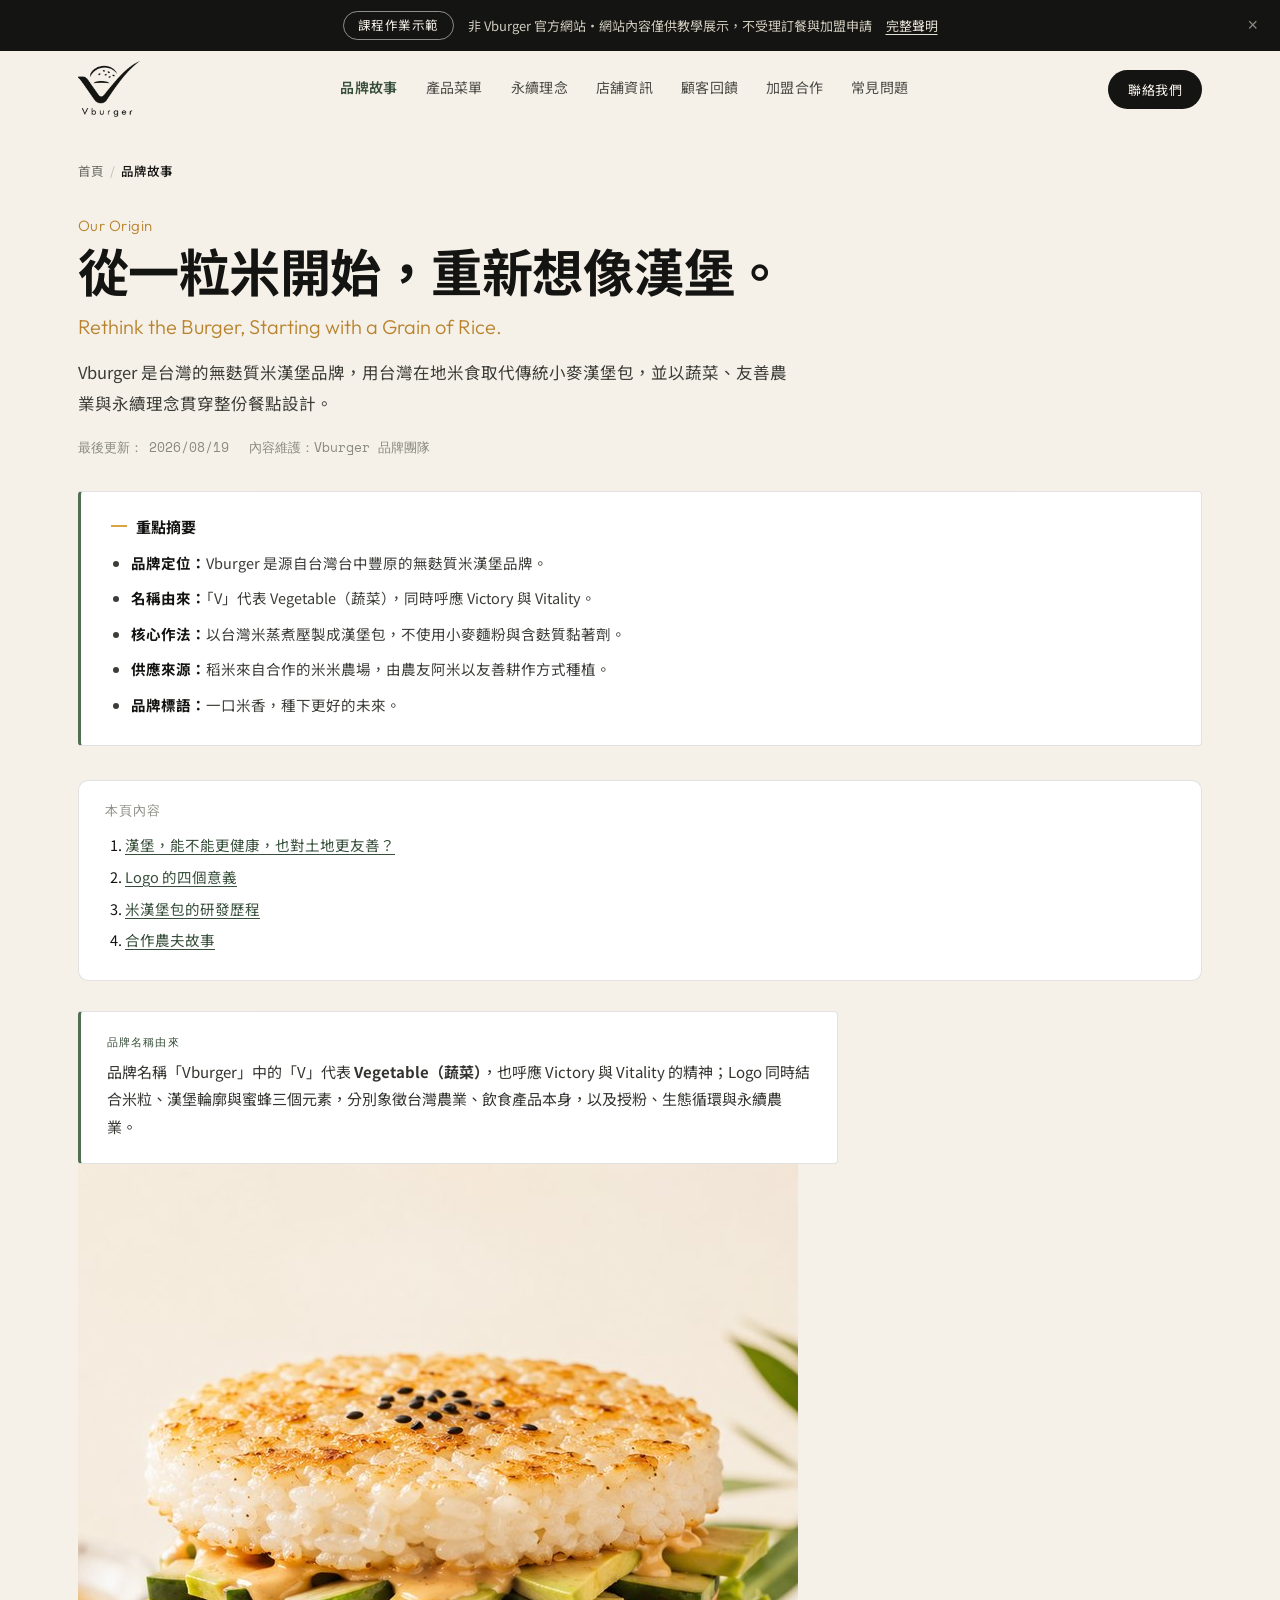
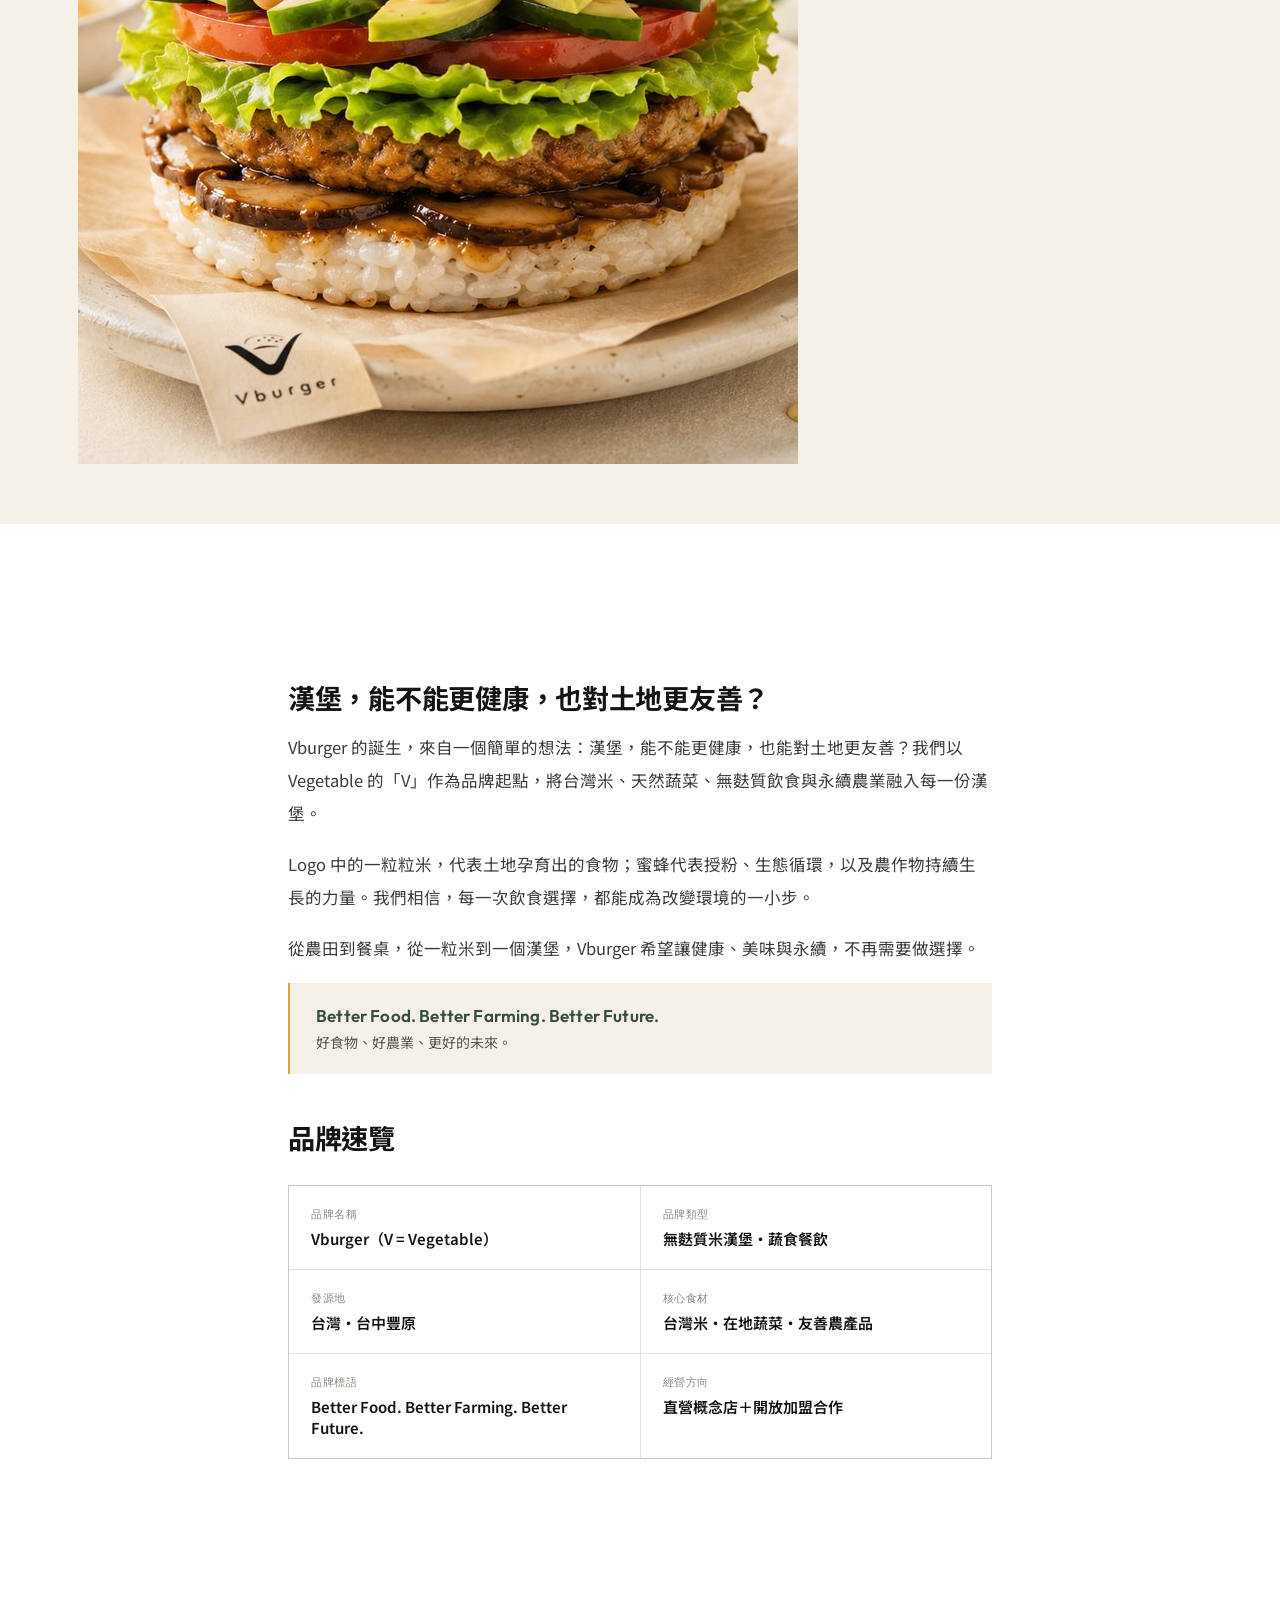
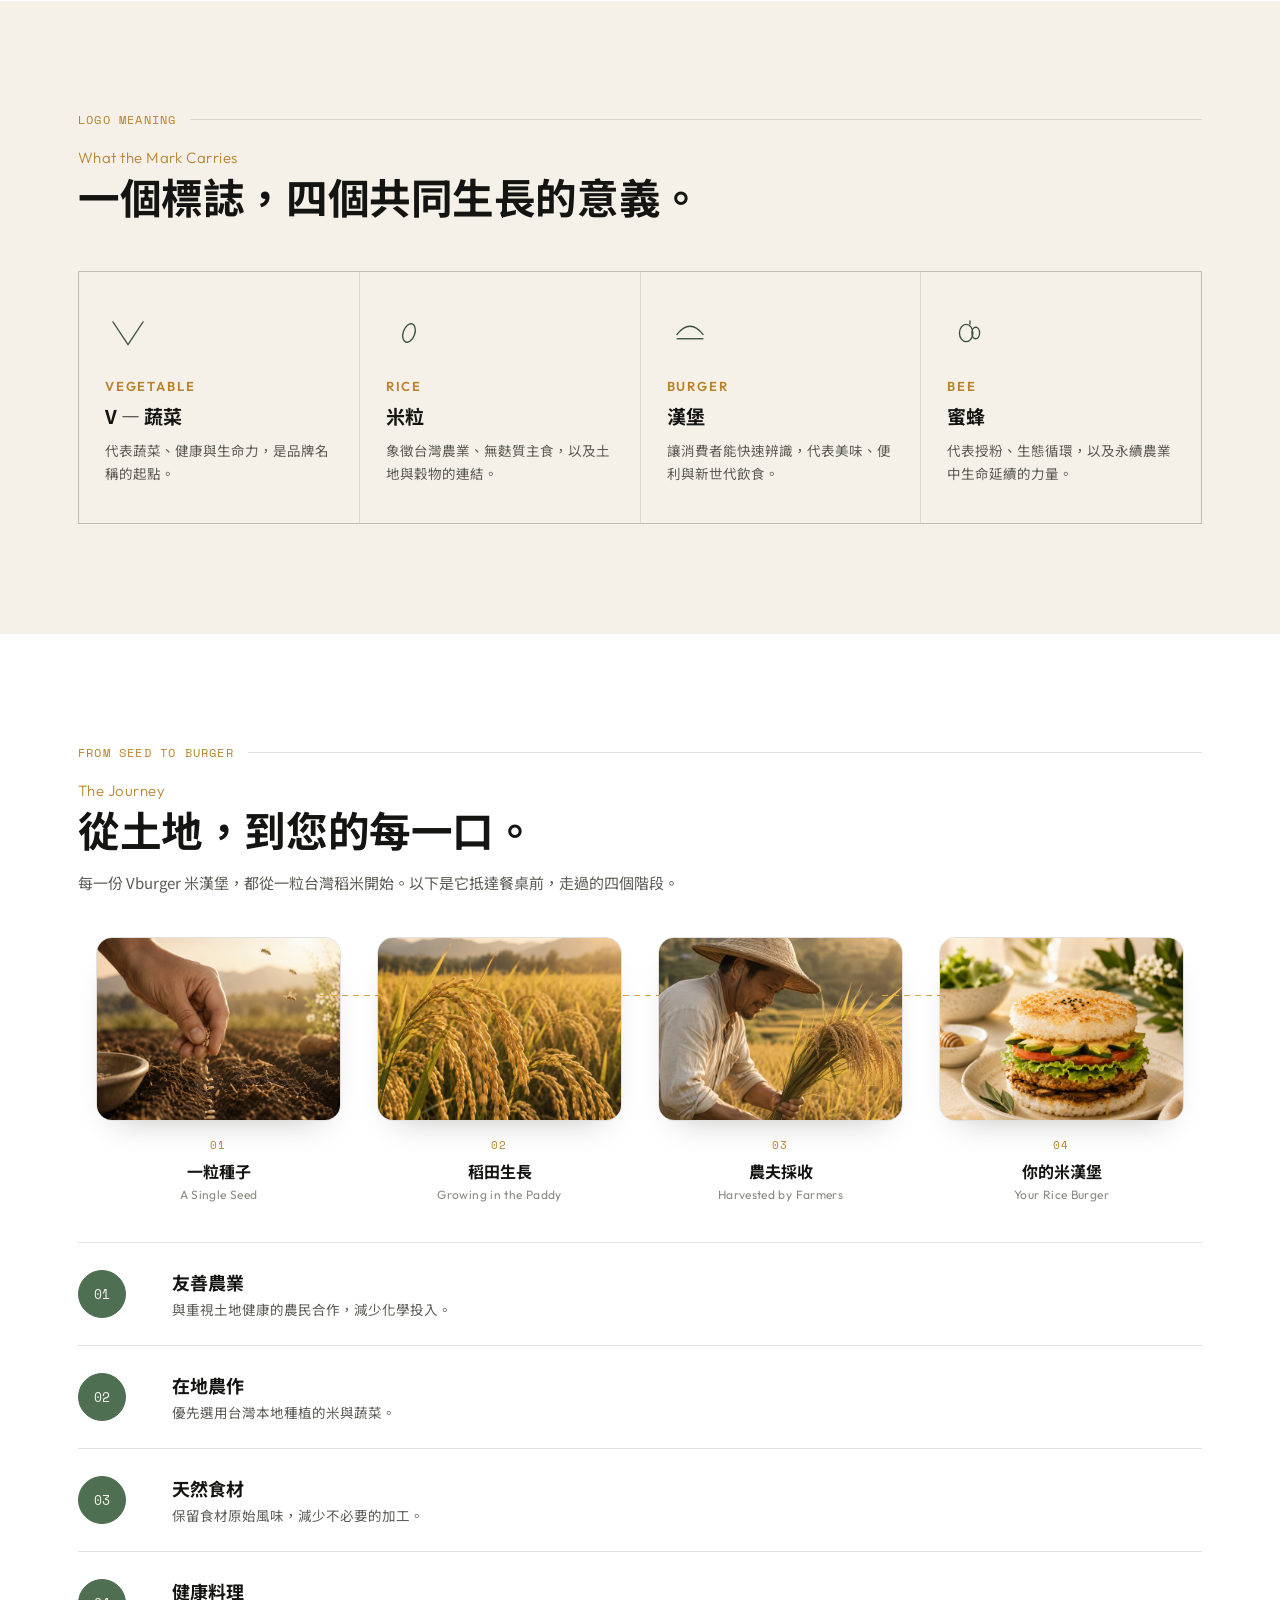
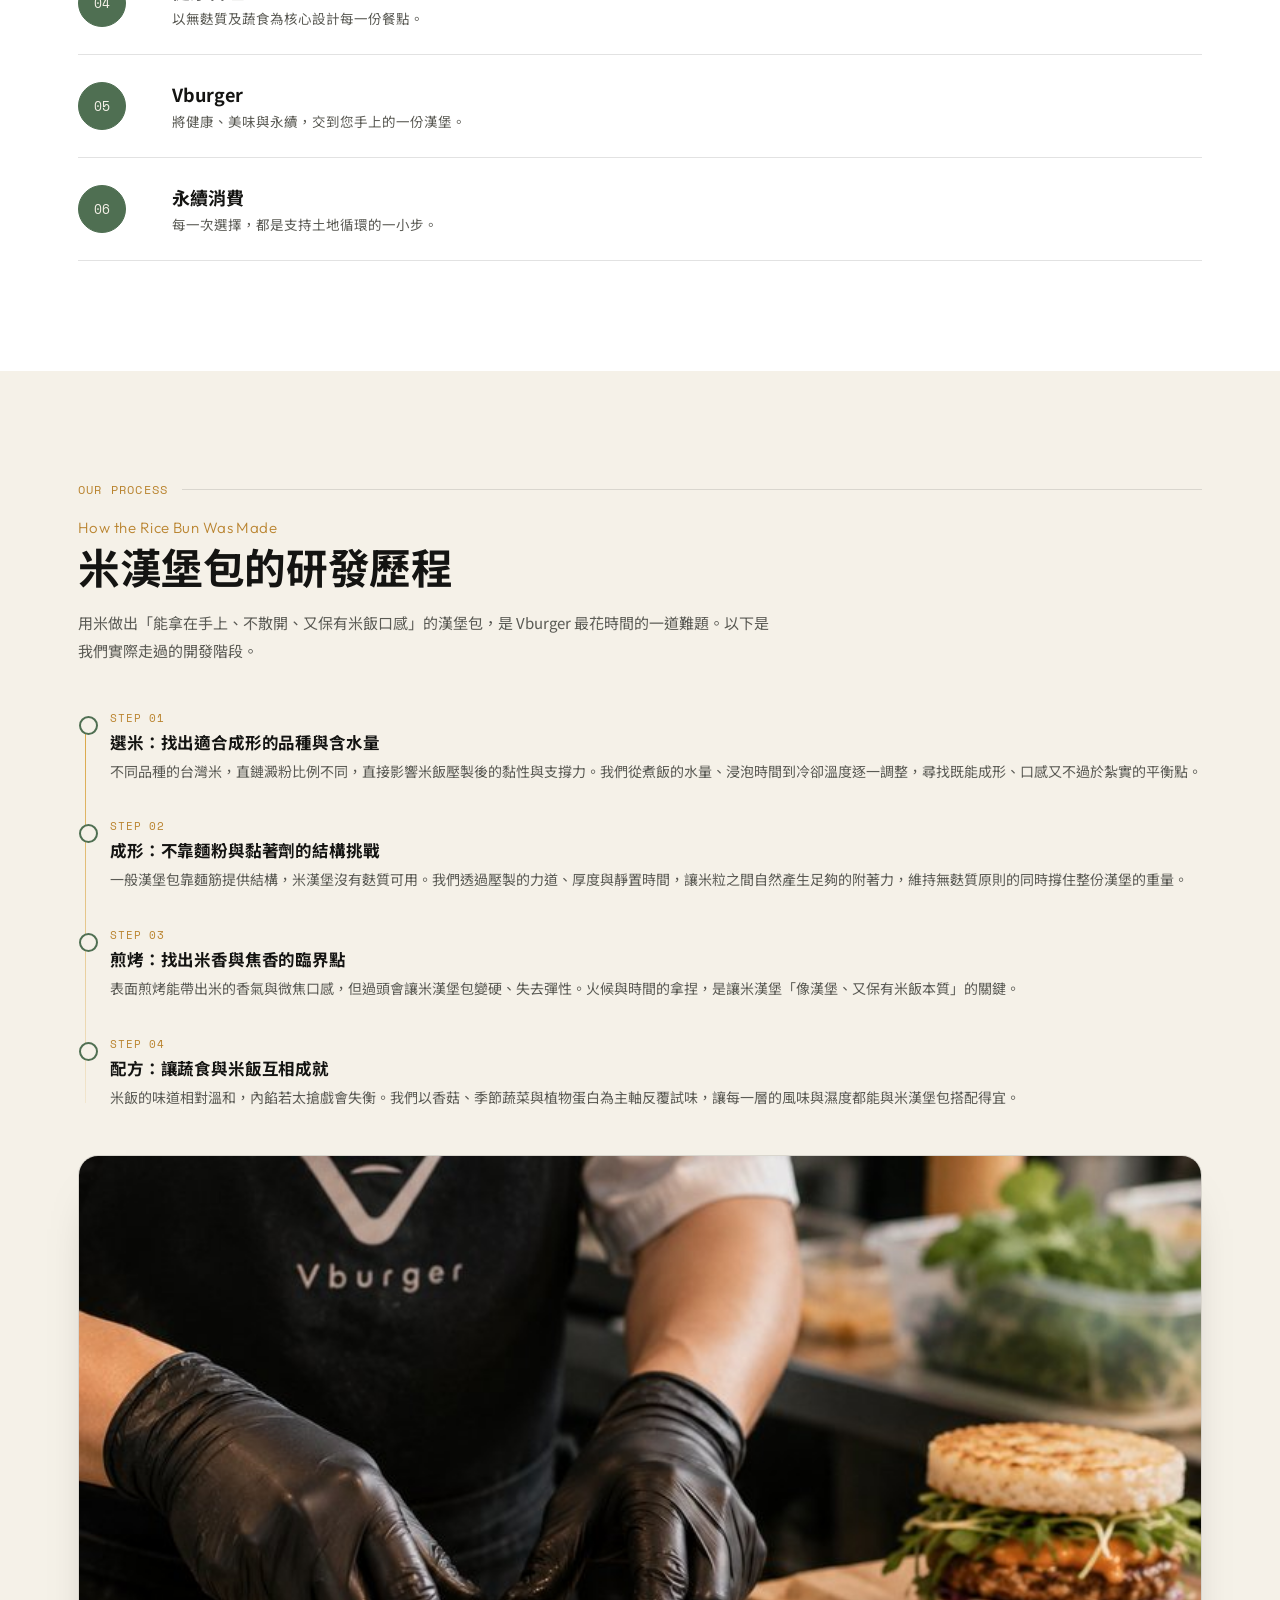
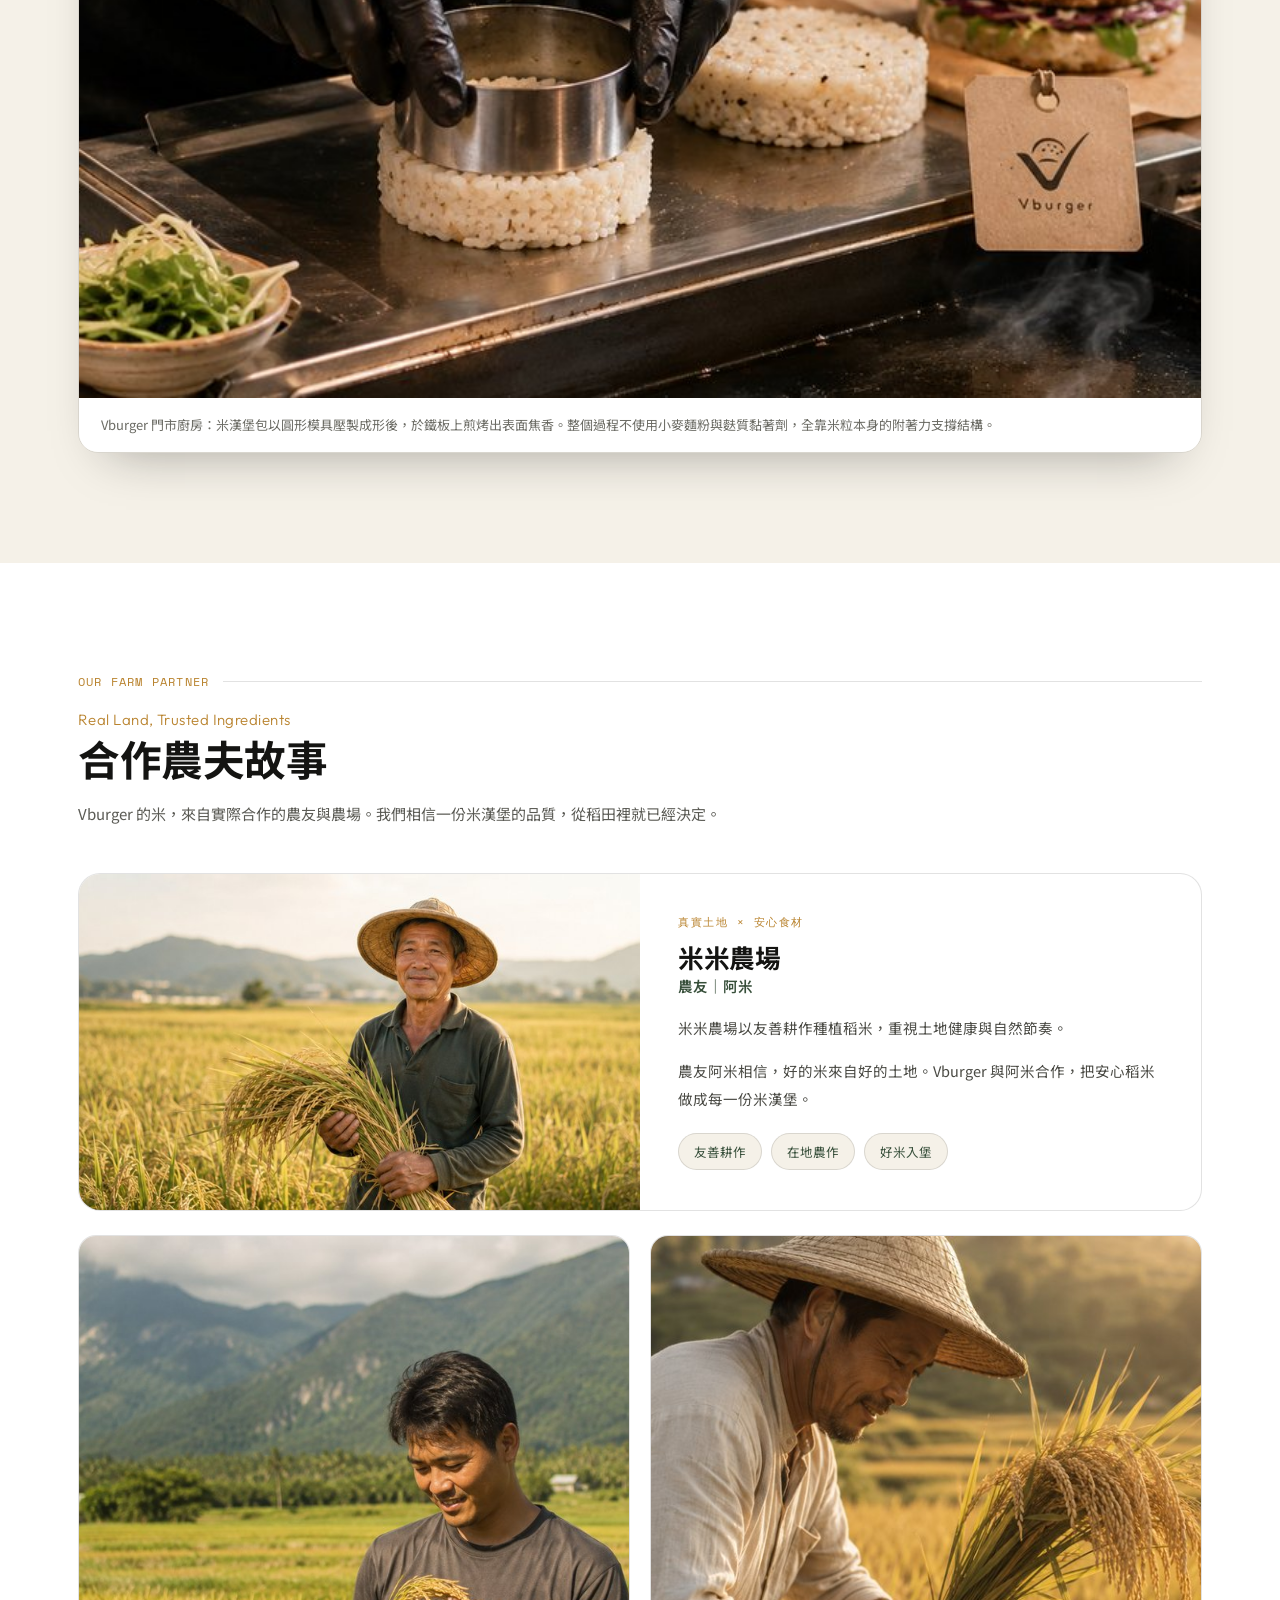
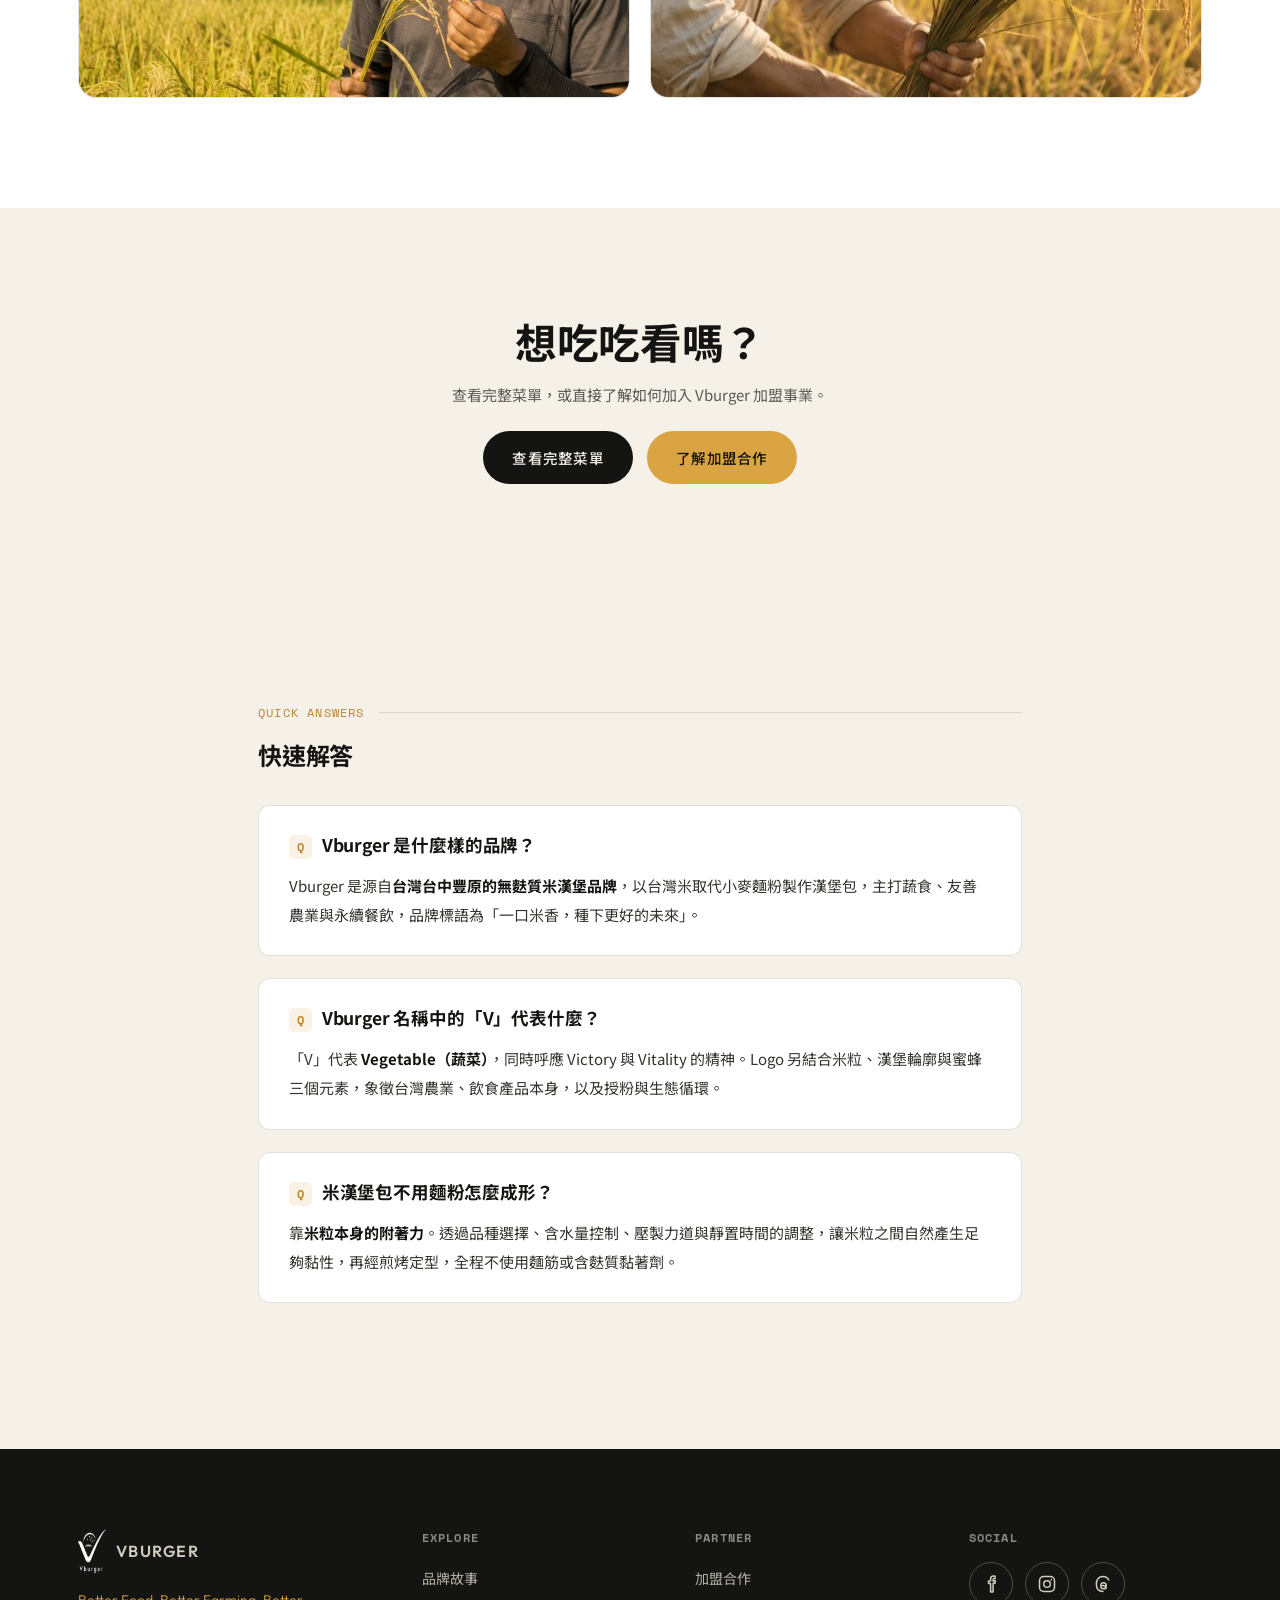
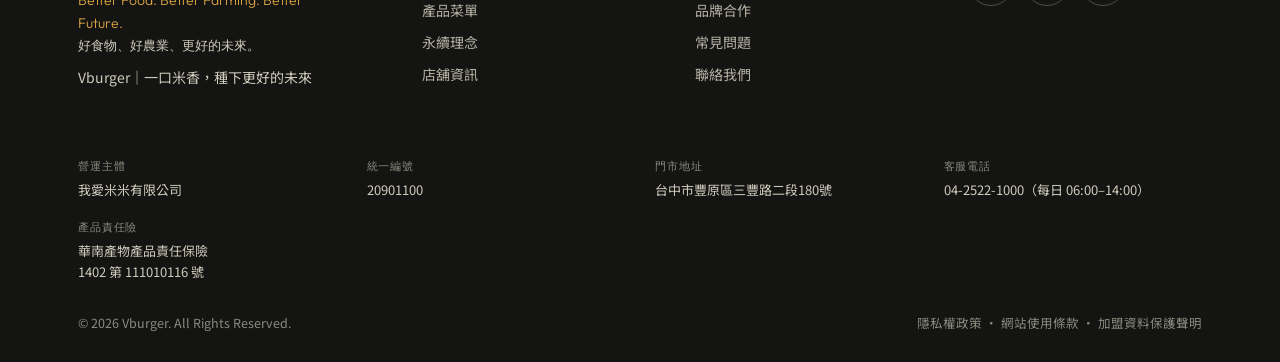
==== commit dd26e846: "Add files via upload" ====
--- a/brand-story.html
+++ b/brand-story.html
@@ -3,14 +3,23 @@
 <head>
 <meta charset="UTF-8">
 <meta name="viewport" content="width=device-width, initial-scale=1.0">
+<!-- Google tag (gtag.js) -->
+<script async src="https://www.googletagmanager.com/gtag/js?id=G-0RY146CX2V"></script>
+<script>
+  window.dataLayer = window.dataLayer || [];
+  function gtag(){dataLayer.push(arguments);}
+  gtag('js', new Date());
+
+  gtag('config', 'G-0RY146CX2V');
+</script>
 <title>品牌故事｜從一粒台灣米到 Vburger 無麩質米漢堡</title>
-<meta name="description" content="認識 Vburger 品牌故事：為什麼用台灣米取代麵粉漢堡包、Logo 中 V、米粒、漢堡與蜜蜂各自代表的意義，以及從種子到餐桌的完整旅程。">
+<meta name="description" content="Vburger 品牌名稱中的「V」代表 Vegetable（蔬菜）。品牌以台灣米取代小麥麵粉製作漢堡包，靠米粒本身附著力成形，不使用麩質黏著劑。稻米來自米米農場，由農友阿米以友善耕作種植。">
 <link rel="canonical" href="https://www.vburger.com.tw/brand-story.html">
 <meta name="robots" content="index, follow">
 <meta property="og:type" content="article">
 <meta property="og:site_name" content="Vburger">
 <meta property="og:title" content="品牌故事｜從一粒台灣米到 Vburger 無麩質米漢堡">
-<meta property="og:description" content="Vburger 為什麼用台灣米做漢堡？認識品牌起源、Logo 理念與從種子到餐桌的旅程。">
+<meta property="og:description" content="Vburger 品牌名稱中的「V」代表 Vegetable（蔬菜）。">
 <meta property="og:url" content="https://www.vburger.com.tw/brand-story.html">
 <meta property="og:image" content="https://www.vburger.com.tw/assets/logo.png">
 <meta property="og:locale" content="zh_TW">
@@ -46,7 +55,42 @@
     "addressRegion": "台中市",
     "addressCountry": "TW"
   },
-  "slogan": "Vburger｜一口米香，種下更好的未來"
+  "slogan": "Vburger｜一口米香，種下更好的未來",
+  "potentialAction": [
+    {
+      "@type": "CommunicateAction",
+      "name": "聯絡客服",
+      "target": {
+        "@type": "EntryPoint",
+        "urlTemplate": "tel:+886425221000",
+        "inLanguage": "zh-Hant-TW"
+      }
+    },
+    {
+      "@type": "ApplyAction",
+      "name": "申請加盟諮詢",
+      "target": {
+        "@type": "EntryPoint",
+        "urlTemplate": "https://www.vburger.com.tw/franchise.html#franchiseForm",
+        "actionPlatform": [
+          "https://schema.org/DesktopWebPlatform",
+          "https://schema.org/MobileWebPlatform"
+        ]
+      },
+      "result": {
+        "@type": "Reservation",
+        "name": "加盟顧問聯繫（3–5 個工作天內回覆）"
+      }
+    },
+    {
+      "@type": "CommunicateAction",
+      "name": "送出聯絡訊息",
+      "target": {
+        "@type": "EntryPoint",
+        "urlTemplate": "https://www.vburger.com.tw/contact.html#contactForm"
+      }
+    }
+  ]
 }
 </script>
 <script type="application/ld+json">
@@ -144,35 +188,56 @@
 }
 </script>
 <!-- ==========================================================================
-     數據追蹤設定（目前為停用狀態，正式上線後啟用）
-
-     【步驟 1】Google Search Console 驗證
-       前往 https://search.google.com/search-console 新增資源，
-       選擇「HTML 標記」驗證方式，把取得的驗證碼填入下方 content 後移除註解。
-
-     【步驟 2】Google Analytics 4
-       前往 https://analytics.google.com 建立資源，取得評估 ID（G-XXXXXXXXXX），
-       替換下方的 G-XXXXXXXXXX 後移除註解。
+     數據追蹤
+
+     ✅ Google Analytics 4（G-0RY146CX2V）已安裝並啟用，位於本檔案標頭區開頭。
+        單檔版另有 SPA 路由追蹤，切換頁面時會送出 page_view 事件。
+
+     ⬜ Google Search Console 尚未驗證。
+        前往 https://search.google.com/search-console 新增資源後，
+        選擇「HTML 標記」驗證方式，將驗證碼填入下方 content 並移除註解符號。
 
      注意：Claude 發布的網址（claude.ai/public/artifacts/...）無法通過
      Search Console 網域驗證，需使用自有網域或 Netlify / Cloudflare Pages
-     等可驗證的主機才能追蹤搜尋成效。
+     等可驗證的主機。
      ========================================================================== -->
 
-<!-- Google Search Console 驗證
+<!-- Google Search Console 驗證（取得驗證碼後移除本行註解符號）
 <meta name="google-site-verification" content="請填入驗證碼">
 -->
 
-<!-- Google Analytics 4
-<script async src="https://www.googletagmanager.com/gtag/js?id=G-XXXXXXXXXX"></script>
-<script>
-  window.dataLayer = window.dataLayer || [];
-  function gtag(){dataLayer.push(arguments);}
-  gtag('js', new Date());
-  gtag('config', 'G-XXXXXXXXXX');
+<script type="application/ld+json">
+{
+  "@context": "https://schema.org",
+  "@type": "FAQPage",
+  "mainEntity": [
+    {
+      "@type": "Question",
+      "name": "Vburger 是什麼樣的品牌？",
+      "acceptedAnswer": {
+        "@type": "Answer",
+        "text": "Vburger 是源自台灣台中豐原的無麩質米漢堡品牌，以台灣米取代小麥麵粉製作漢堡包，主打蔬食、友善農業與永續餐飲，品牌標語為「一口米香，種下更好的未來」。"
+      }
+    },
+    {
+      "@type": "Question",
+      "name": "Vburger 名稱中的「V」代表什麼？",
+      "acceptedAnswer": {
+        "@type": "Answer",
+        "text": "「V」代表 Vegetable（蔬菜），同時呼應 Victory 與 Vitality 的精神。Logo 另結合米粒、漢堡輪廓與蜜蜂三個元素，象徵台灣農業、飲食產品本身，以及授粉與生態循環。"
+      }
+    },
+    {
+      "@type": "Question",
+      "name": "米漢堡包不用麵粉怎麼成形？",
+      "acceptedAnswer": {
+        "@type": "Answer",
+        "text": "靠米粒本身的附著力。透過品種選擇、含水量控制、壓製力道與靜置時間的調整，讓米粒之間自然產生足夠黏性，再經煎烤定型，全程不使用麵筋或含麩質黏著劑。"
+      }
+    }
+  ]
+}
 </script>
--->
-
 </head>
 <body>
 <a href="#main" class="skip-link">跳到主要內容</a>
@@ -463,6 +528,27 @@
   </div>
 </section>
 
+<section style="background:var(--cream);" id="story-aeo">
+  <div class="wrap-narrow">
+    <div class="label-row"><span class="num">QUICK ANSWERS</span><span class="rule"></span></div>
+    <h2 class="section-title" style="font-size:1.5rem;">快速解答</h2>
+    <div class="aeo">
+      <div class="aeo-item">
+        <h2>Vburger 是什麼樣的品牌？</h2>
+        <p class="aeo-answer">Vburger 是源自<strong>台灣台中豐原的無麩質米漢堡品牌</strong>，以台灣米取代小麥麵粉製作漢堡包，主打蔬食、友善農業與永續餐飲，品牌標語為「一口米香，種下更好的未來」。</p>
+      </div>
+      <div class="aeo-item">
+        <h2>Vburger 名稱中的「V」代表什麼？</h2>
+        <p class="aeo-answer">「V」代表 <strong>Vegetable（蔬菜）</strong>，同時呼應 Victory 與 Vitality 的精神。Logo 另結合米粒、漢堡輪廓與蜜蜂三個元素，象徵台灣農業、飲食產品本身，以及授粉與生態循環。</p>
+      </div>
+      <div class="aeo-item">
+        <h2>米漢堡包不用麵粉怎麼成形？</h2>
+        <p class="aeo-answer">靠<strong>米粒本身的附著力</strong>。透過品種選擇、含水量控制、壓製力道與靜置時間的調整，讓米粒之間自然產生足夠黏性，再經煎烤定型，全程不使用麵筋或含麩質黏著劑。</p>
+      </div>
+    </div>
+  </div>
+</section>
+
 </main>
 
 <footer class="site-footer">
@@ -510,7 +596,7 @@
       </dl>
       <dl>
         <dt>客服電話</dt>
-        <dd><a href="tel:0425221000">04-2522-1000</a>（每日 06:00–14:00）</dd>
+        <dd><a href="tel:+886425221000">04-2522-1000</a>（每日 06:00–14:00）</dd>
       </dl>
       <dl>
         <dt>產品責任險</dt>
--- a/assets/css/styles.css
+++ b/assets/css/styles.css
@@ -727,3 +727,44 @@
 .page-meta{display:flex; flex-wrap:wrap; gap:8px 20px; margin-top:18px; font-size:12.5px;
   color:#8a8a80; font-family:'Space Mono';}
 .page-meta span{display:inline-flex; align-items:center; gap:6px;}
+
+/* ==========================================================================
+   AEO (Answer Engine Optimization)
+   問句標題 + 40–60 字直答，是精選摘要與 AI 直接引用的主要來源。
+   ========================================================================== */
+.aeo{margin:36px 0; display:grid; gap:22px;}
+.aeo-item{background:var(--white); border:1px solid var(--line); border-radius:12px; padding:26px 30px;}
+.aeo-item h2, .aeo-item h3{font-size:17.5px; line-height:1.5; margin:0 0 12px; color:var(--ink);
+  display:flex; gap:10px; align-items:flex-start;}
+.aeo-item h2::before, .aeo-item h3::before{content:'Q'; font-family:'Space Mono'; font-size:12px;
+  color:var(--gold-deep); background:rgba(217,164,65,0.14); border-radius:5px;
+  padding:3px 8px; flex-shrink:0; margin-top:3px;}
+.aeo-answer{font-size:15px; line-height:1.95; color:#33332f; margin:0;}
+.aeo-answer strong{color:var(--ink);}
+.aeo-more{margin:12px 0 0; font-size:13.5px; line-height:1.85; color:#6b6b64;}
+.aeo-more a{color:var(--green-deep); text-decoration:underline; text-underline-offset:3px;}
+
+/* single lead answer directly under a page hero */
+.aeo-lead{margin-top:28px; max-width:780px; padding:24px 28px; background:var(--white);
+  border:1px solid var(--line); border-left:3px solid var(--gold); border-radius:4px;}
+.aeo-lead h2{font-size:16.5px; margin:0 0 10px; line-height:1.5;}
+.aeo-lead p{font-size:15px; line-height:1.95; color:#33332f; margin:0;}
+
+/* --- franchise page feature video (vertical 9:16) --- */
+.fr-video{max-width:420px; margin:36px auto 0; position:relative; border-radius:20px; overflow:hidden;
+  border:1px solid var(--line); background:var(--ink);
+  box-shadow:0 26px 50px -30px rgba(20,20,18,0.45);}
+.fr-video video{width:100%; height:auto; display:block;}
+.fr-video-still{position:absolute; inset:0; width:100%; height:100%; object-fit:cover; z-index:1;
+  transition:opacity .35s ease;}
+.fr-video-still.hide{opacity:0; pointer-events:none;}
+.fr-video-play{position:absolute; inset:0; display:none; align-items:center; justify-content:center;
+  background:rgba(20,20,18,0.3); border:none; cursor:pointer; padding:0; z-index:3;}
+.fr-video-play.show{display:flex;}
+.fr-video-play span{width:62px; height:62px; border-radius:50%; background:rgba(245,241,232,0.94);
+  display:flex; align-items:center; justify-content:center; box-shadow:0 10px 30px rgba(0,0,0,0.3);
+  transition:transform .2s ease;}
+.fr-video-play:hover span{transform:scale(1.07);}
+.fr-video-play svg{width:22px; height:22px; margin-left:4px; fill:var(--ink);}
+.fr-video-caption{margin:14px auto 0; max-width:420px; font-size:13px; color:#6b6b64;
+  line-height:1.75; text-align:center;}
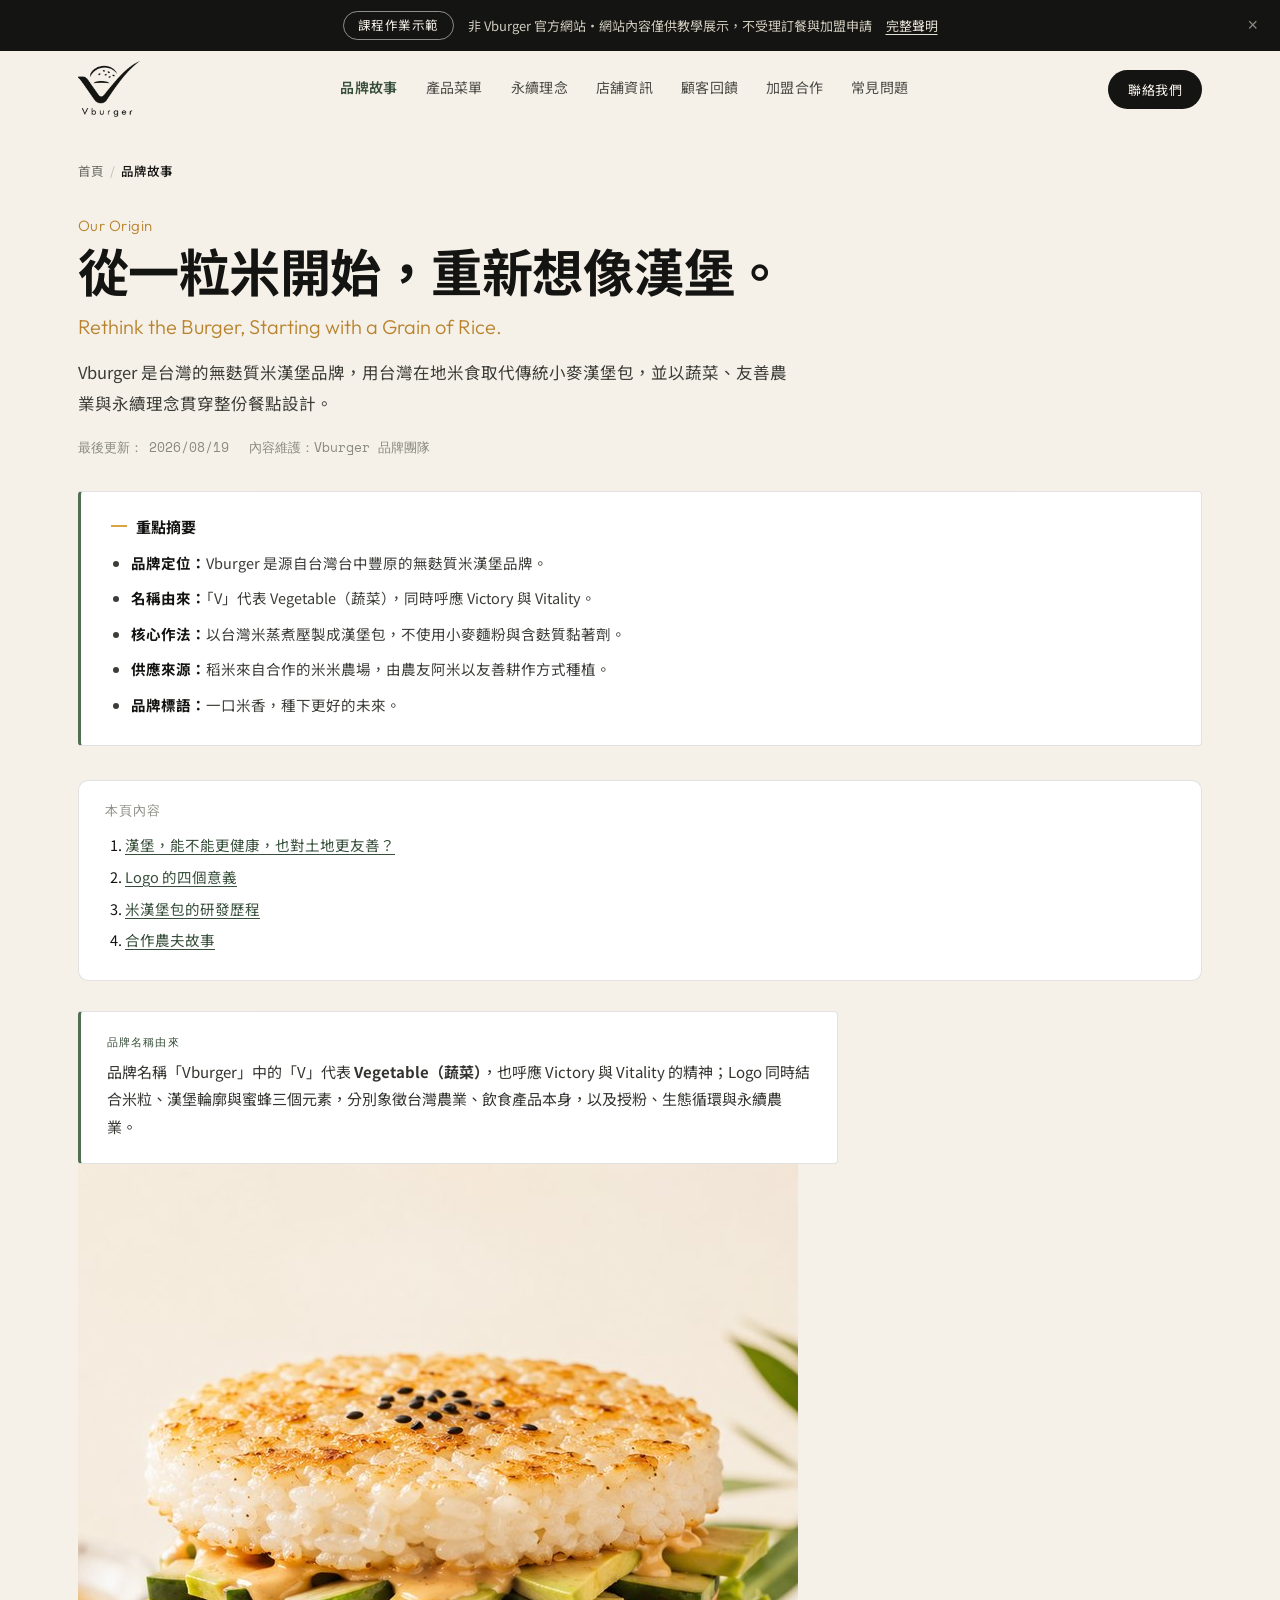
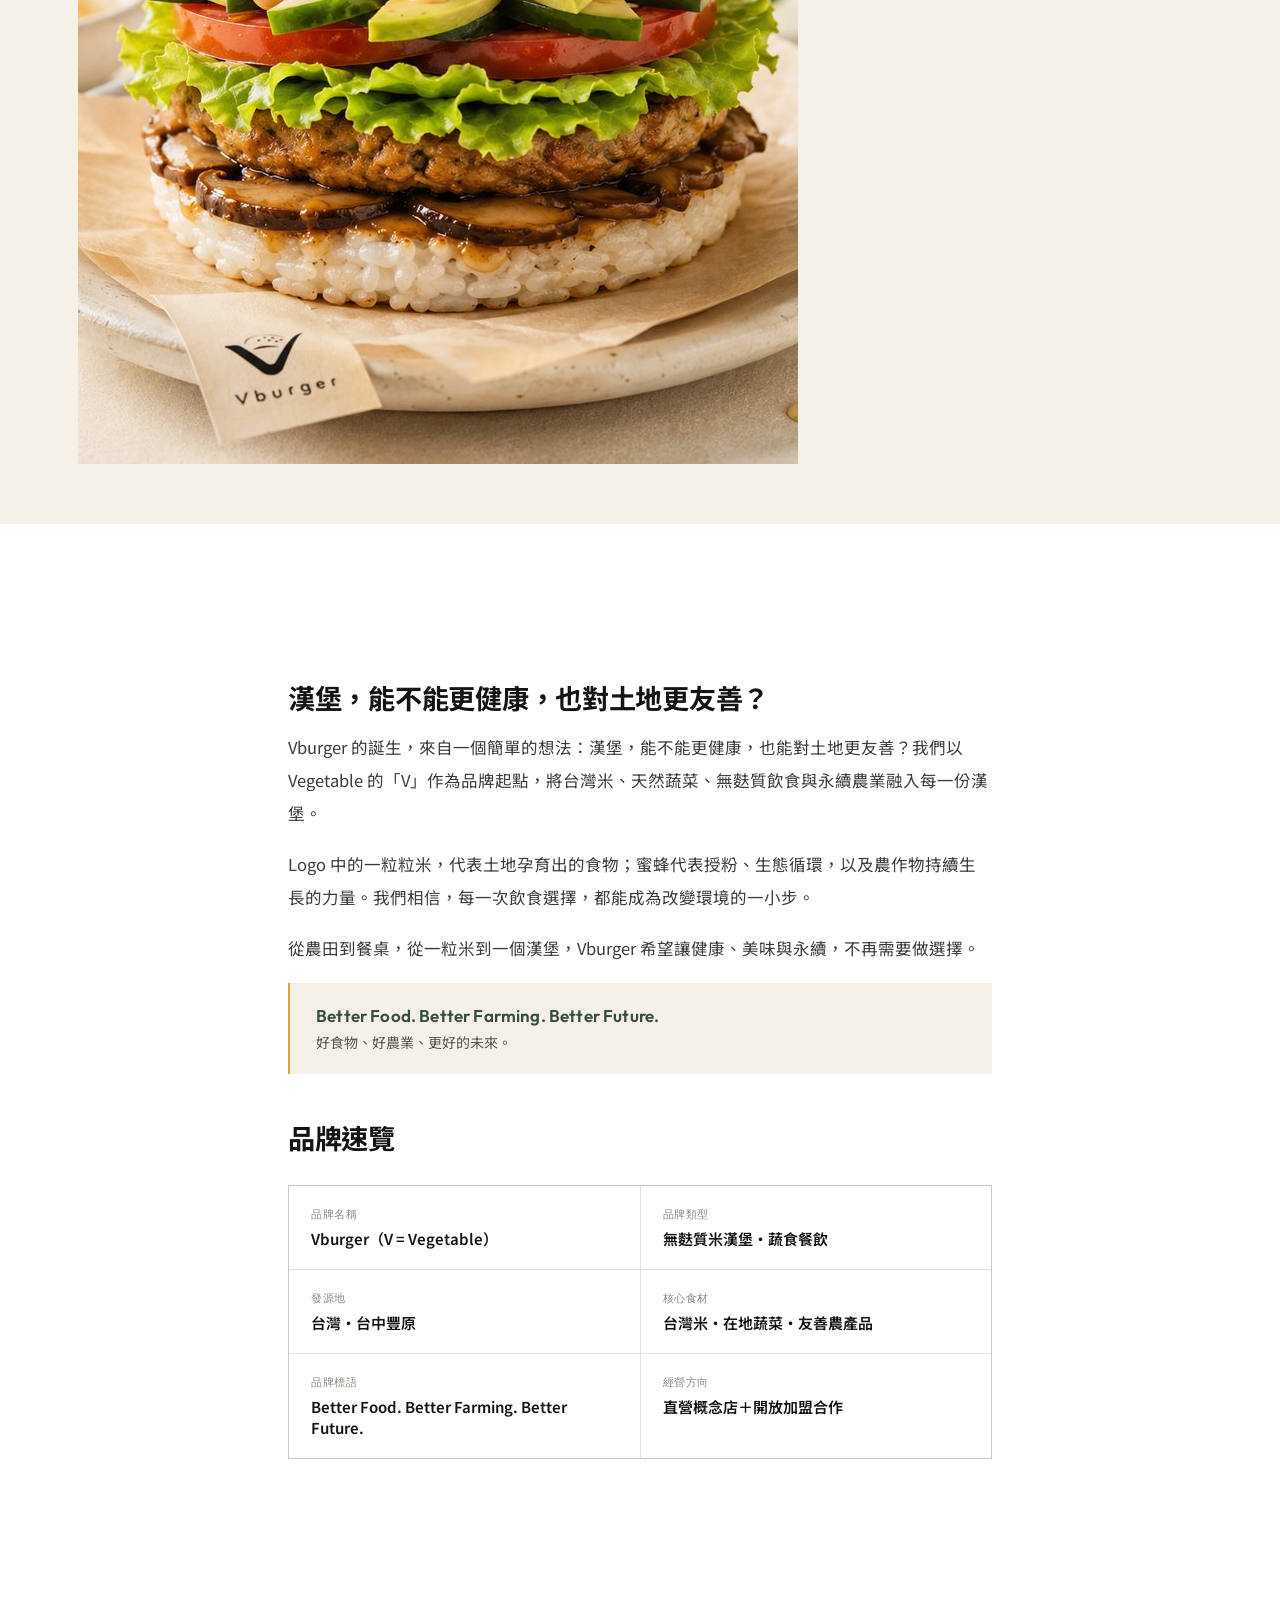
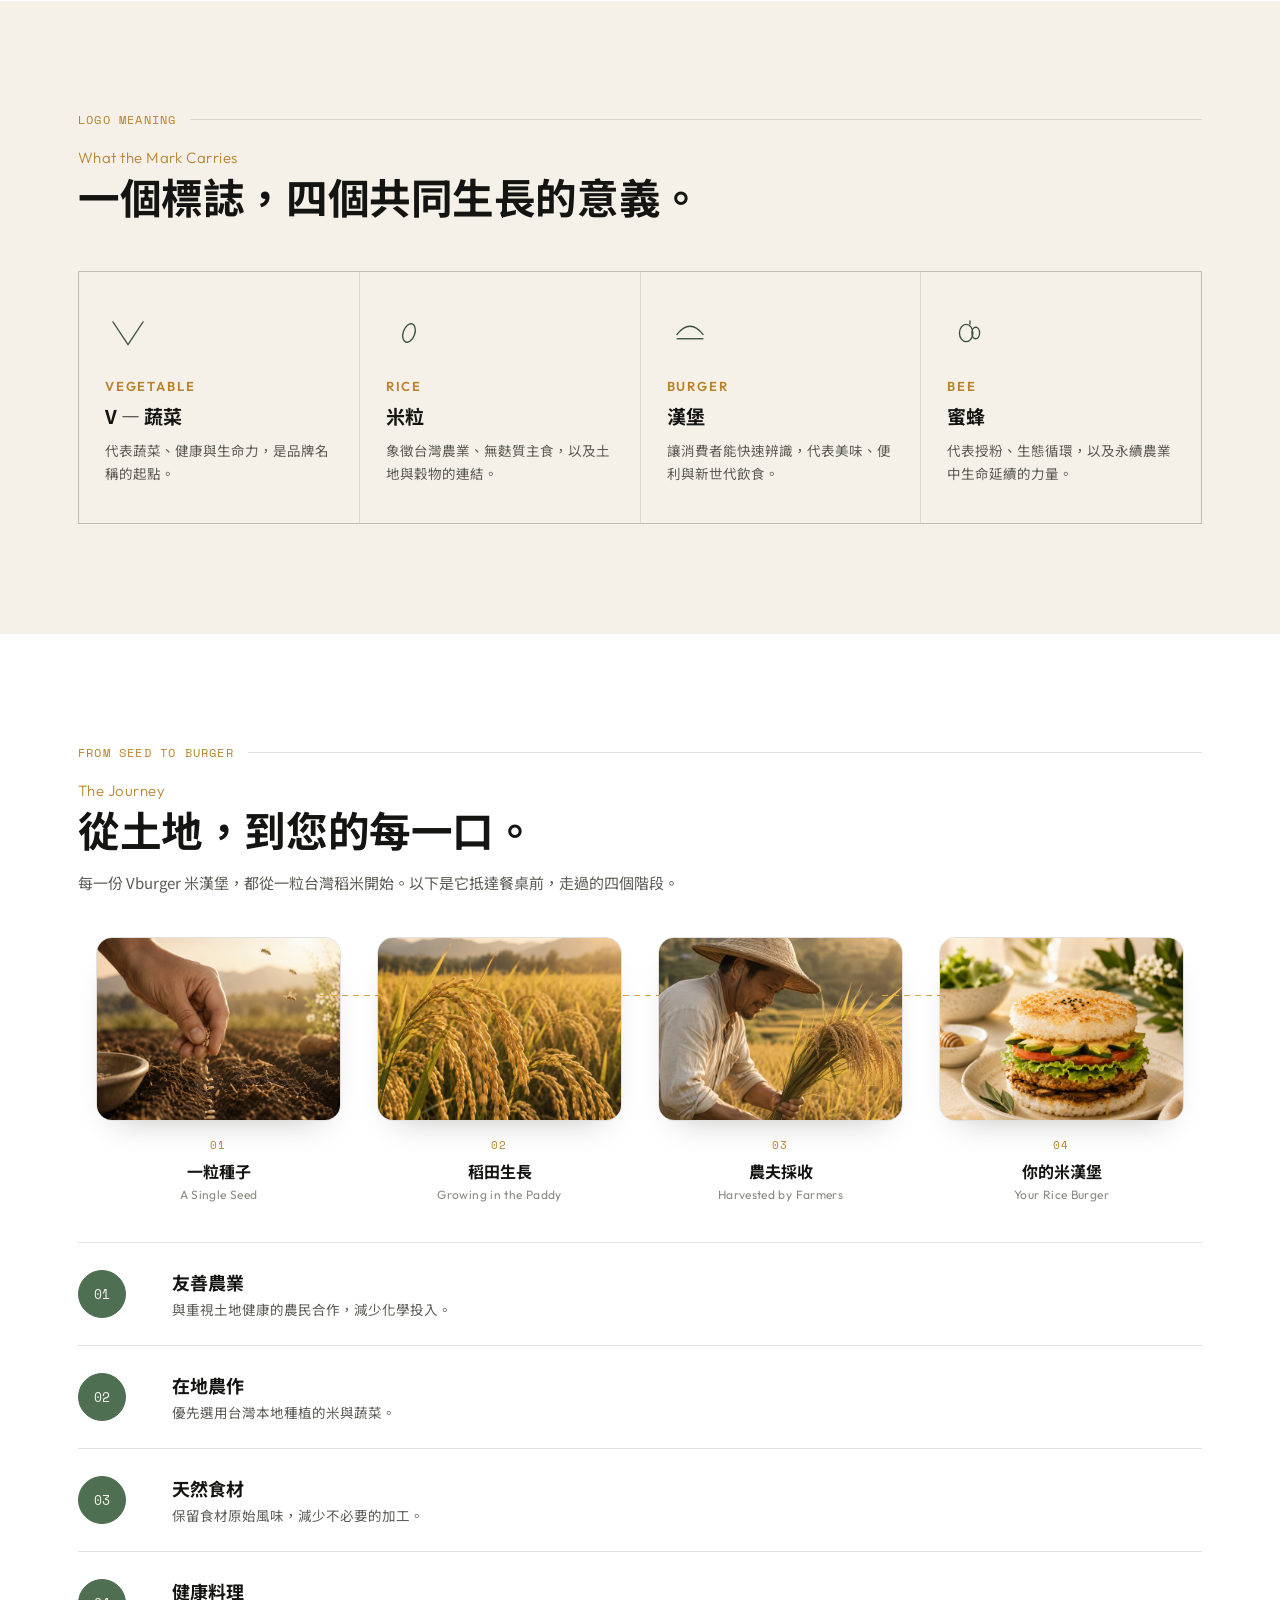
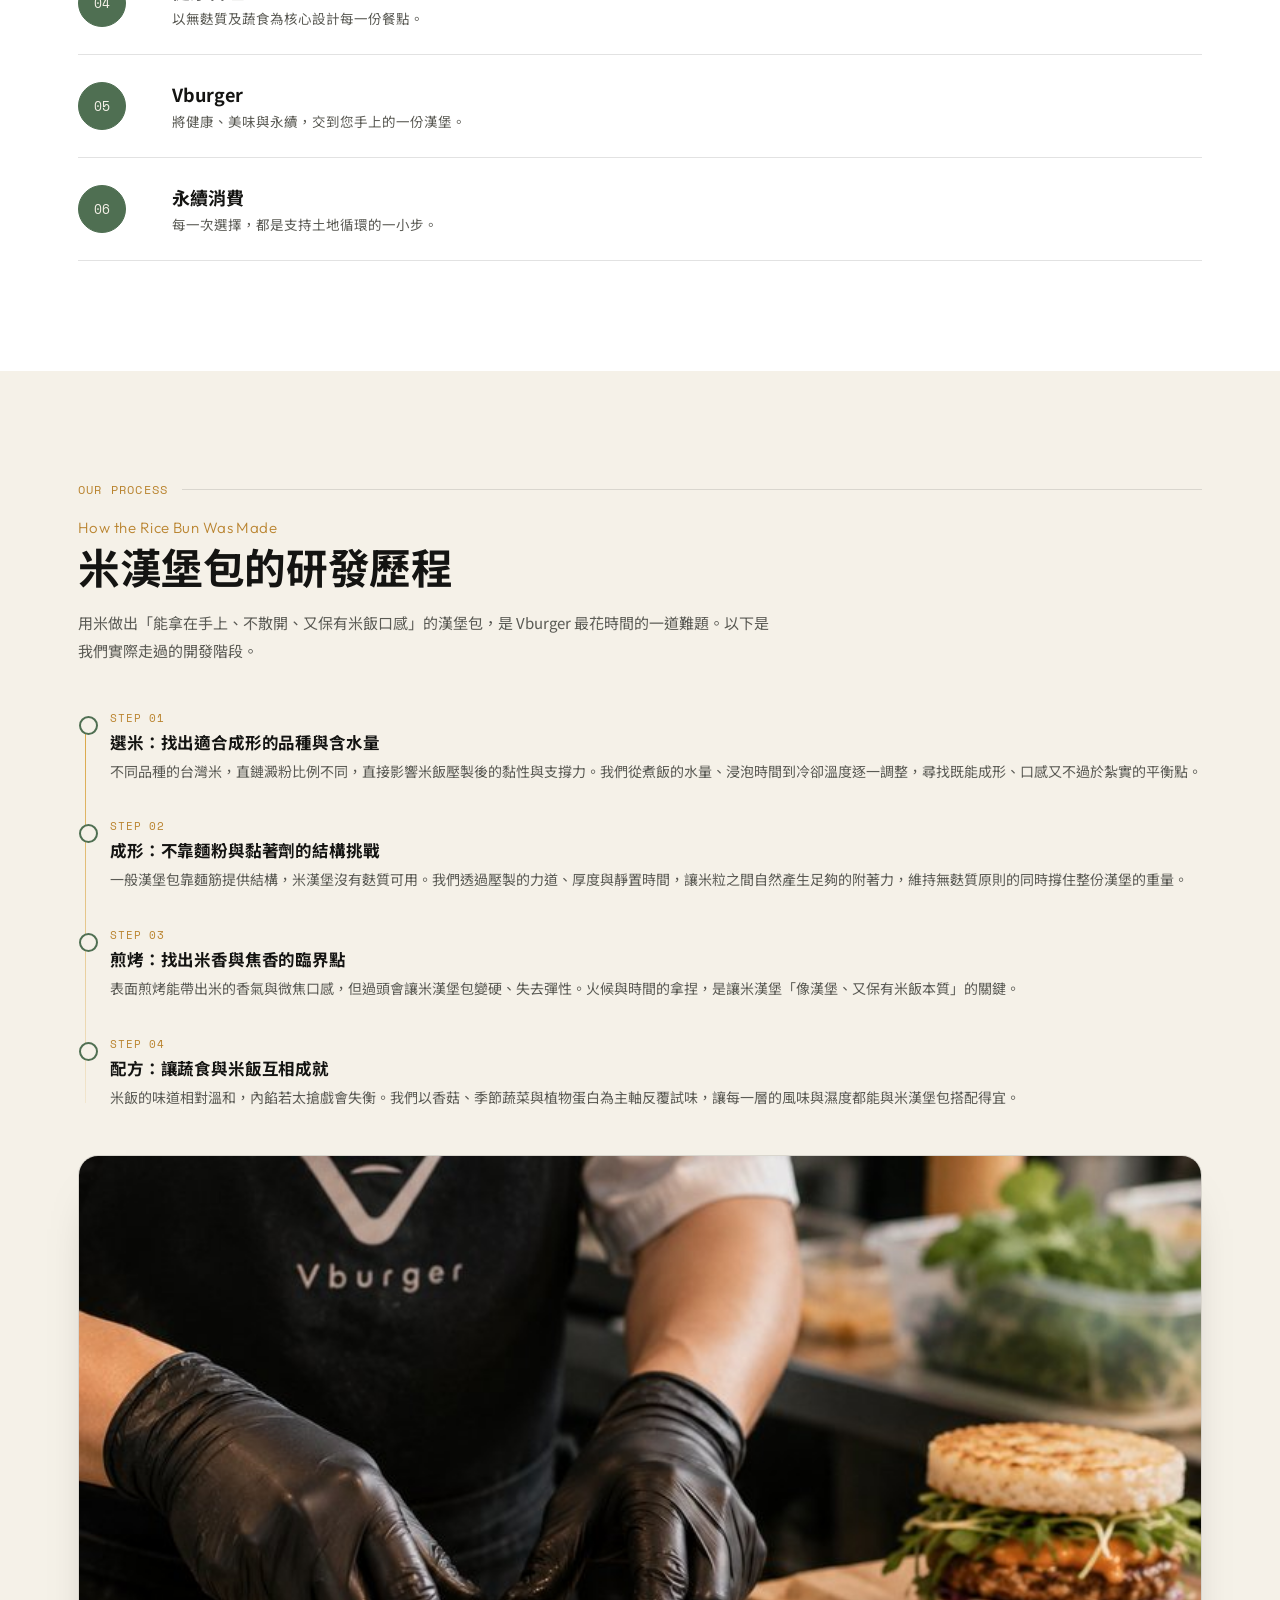
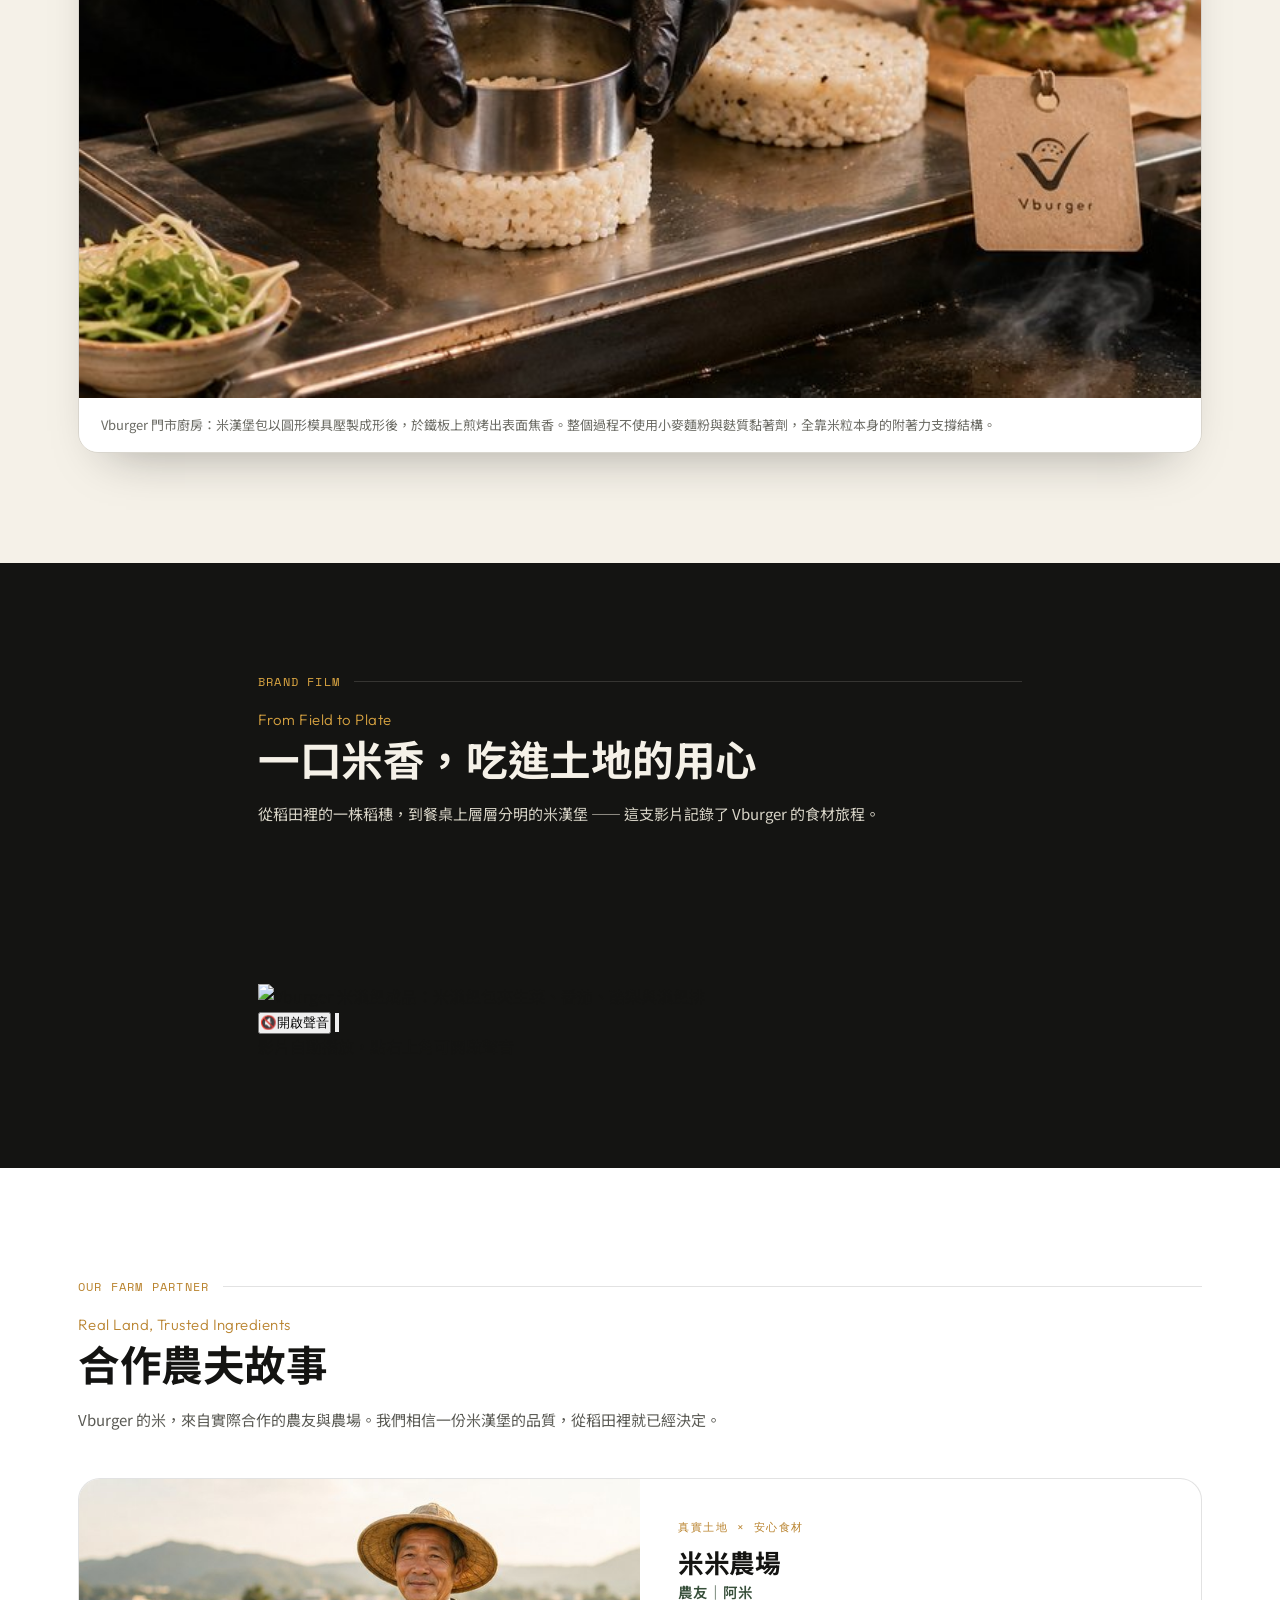
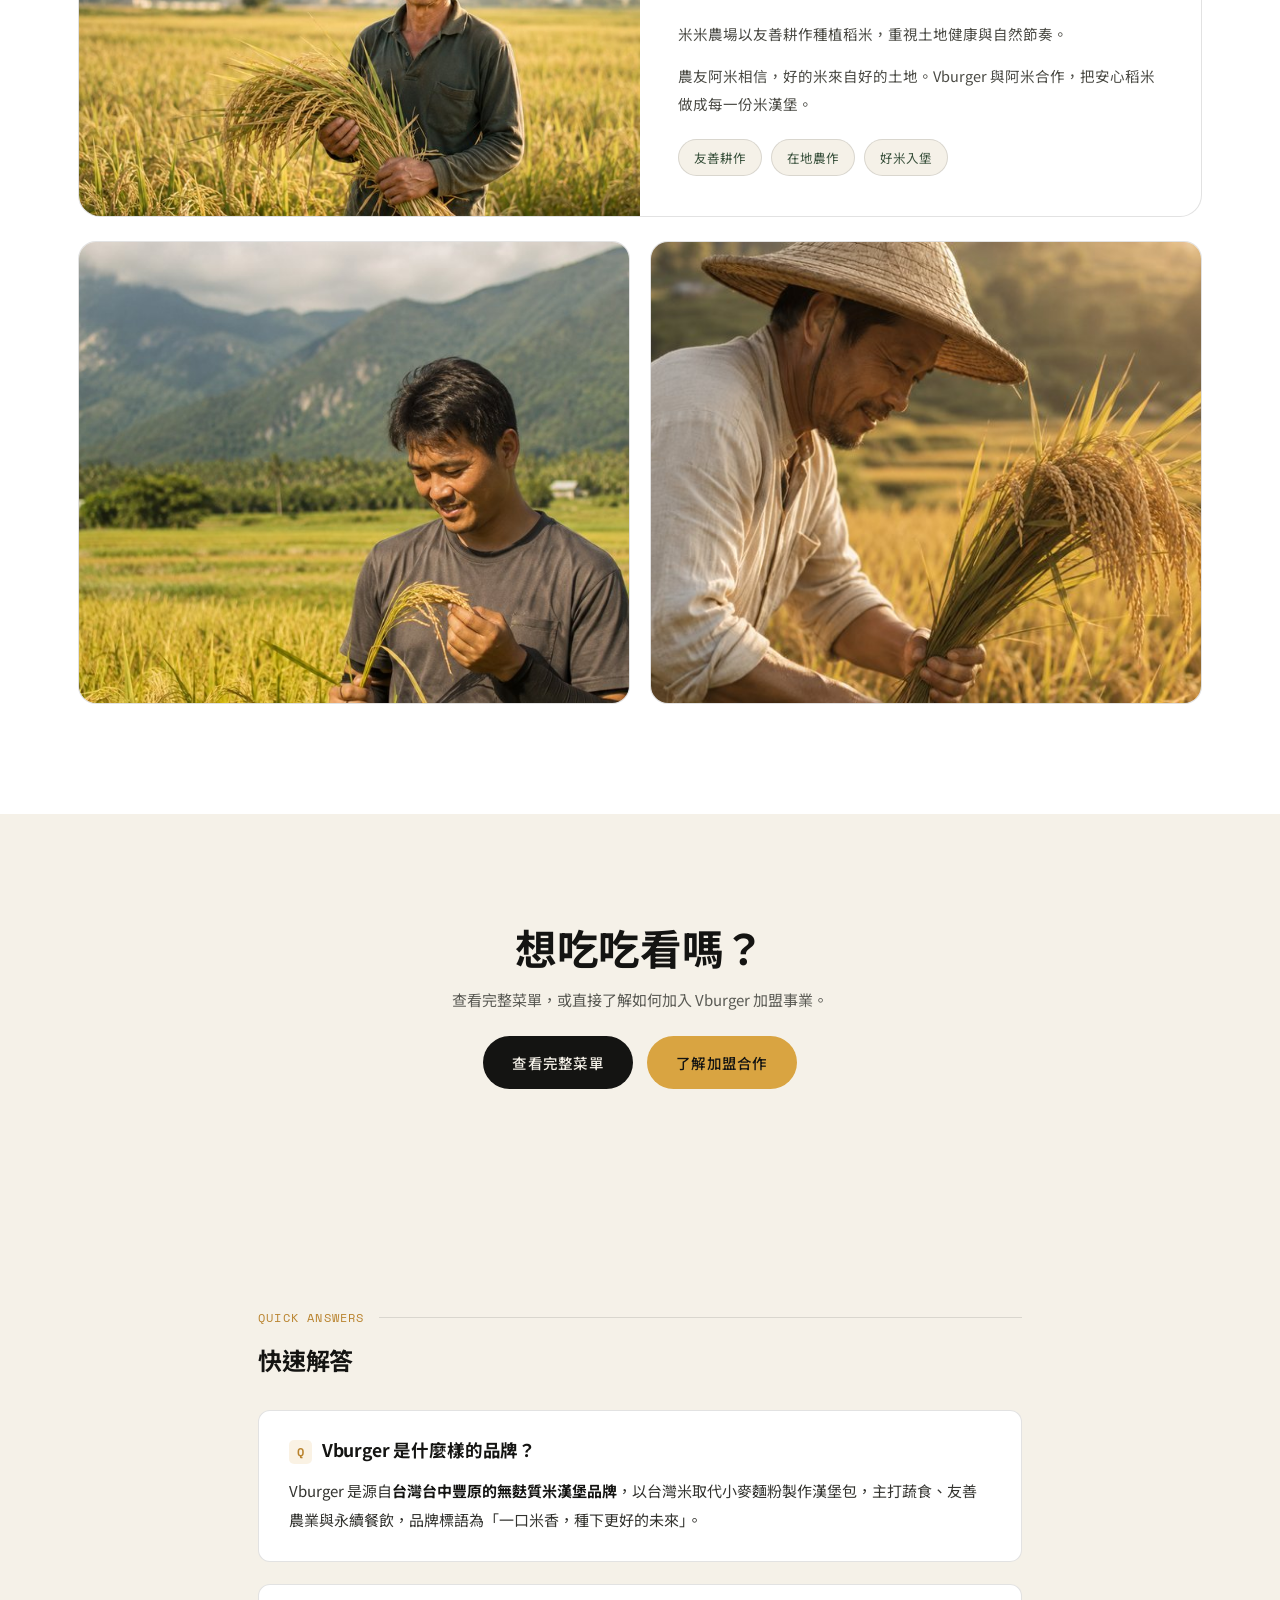
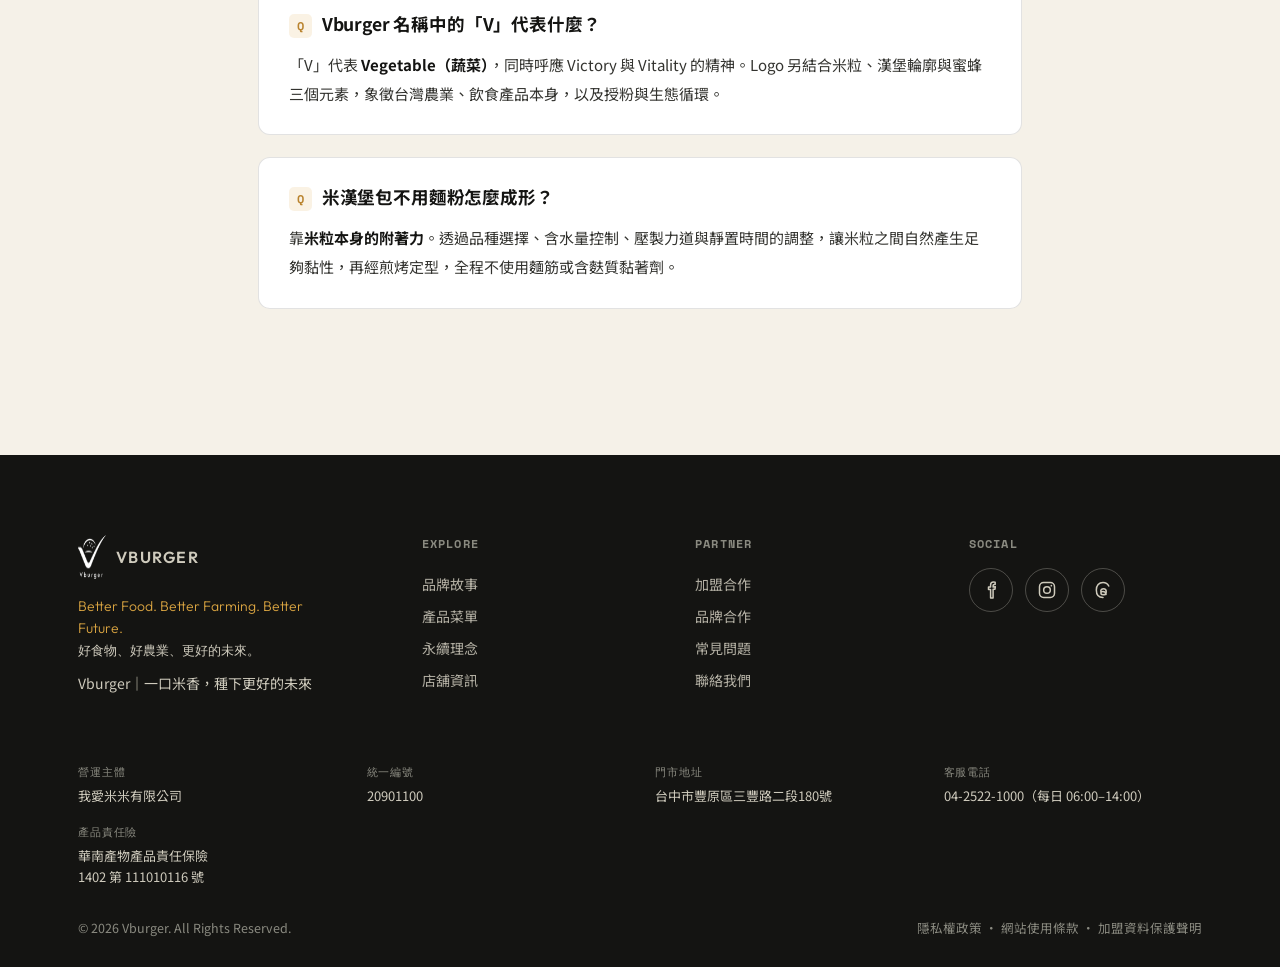
==== commit 735e568b: "Add files via upload" ====
--- a/brand-story.html
+++ b/brand-story.html
@@ -476,6 +476,31 @@
   </div>
 </section>
 
+<section style="background:var(--ink);" id="brand-video">
+  <div class="wrap-narrow">
+    <div class="label-row"><span class="num" style="color:var(--gold)">BRAND FILM</span><span class="rule" style="background:rgba(245,241,232,0.15)"></span></div>
+    <div class="section-sub" style="color:var(--gold);">From Field to Plate</div>
+    <h2 class="section-title" style="color:var(--cream);">一口米香，吃進土地的用心</h2>
+    <p style="font-size:15px; color:#d9d5c8; line-height:1.9; max-width:640px;">從稻田裡的一株稻穗，到餐桌上層層分明的米漢堡 —— 這支影片記錄了 Vburger 的食材旅程。</p>
+
+    <figure class="story-video">
+      <video id="storyVideo" autoplay muted loop playsinline preload="auto"
+             poster="assets/video/brand-story-poster.jpg"
+             src="assets/video/brand-story.mp4"
+             aria-label="Vburger 品牌影片：從稻田採收到米漢堡層層分明的食材旅程"></video>
+      <img class="story-video-still" id="storyVideoStill" src="assets/video/brand-story-poster.jpg"
+           alt="Vburger 米漢堡成品：米漢堡包夾生菜、番茄、酪梨與漢堡排">
+      <button type="button" class="story-video-sound" id="storyVideoSound" aria-label="開啟聲音" aria-pressed="false">
+        <span class="svs-icon" aria-hidden="true">🔇</span><span class="svs-text">開啟聲音</span>
+      </button>
+      <button type="button" class="story-video-play" id="storyVideoPlay" aria-label="播放影片">
+        <span><svg viewBox="0 0 24 24" aria-hidden="true"><path d="M8 5v14l11-7z"/></svg></span>
+      </button>
+    </figure>
+    <p class="story-video-caption">影片自動播放，點右上角可開啟聲音</p>
+  </div>
+</section>
+
 <section style="background:var(--white);">
   <div class="wrap">
     <div class="label-row"><span class="num">OUR FARM PARTNER</span><span class="rule"></span></div>
